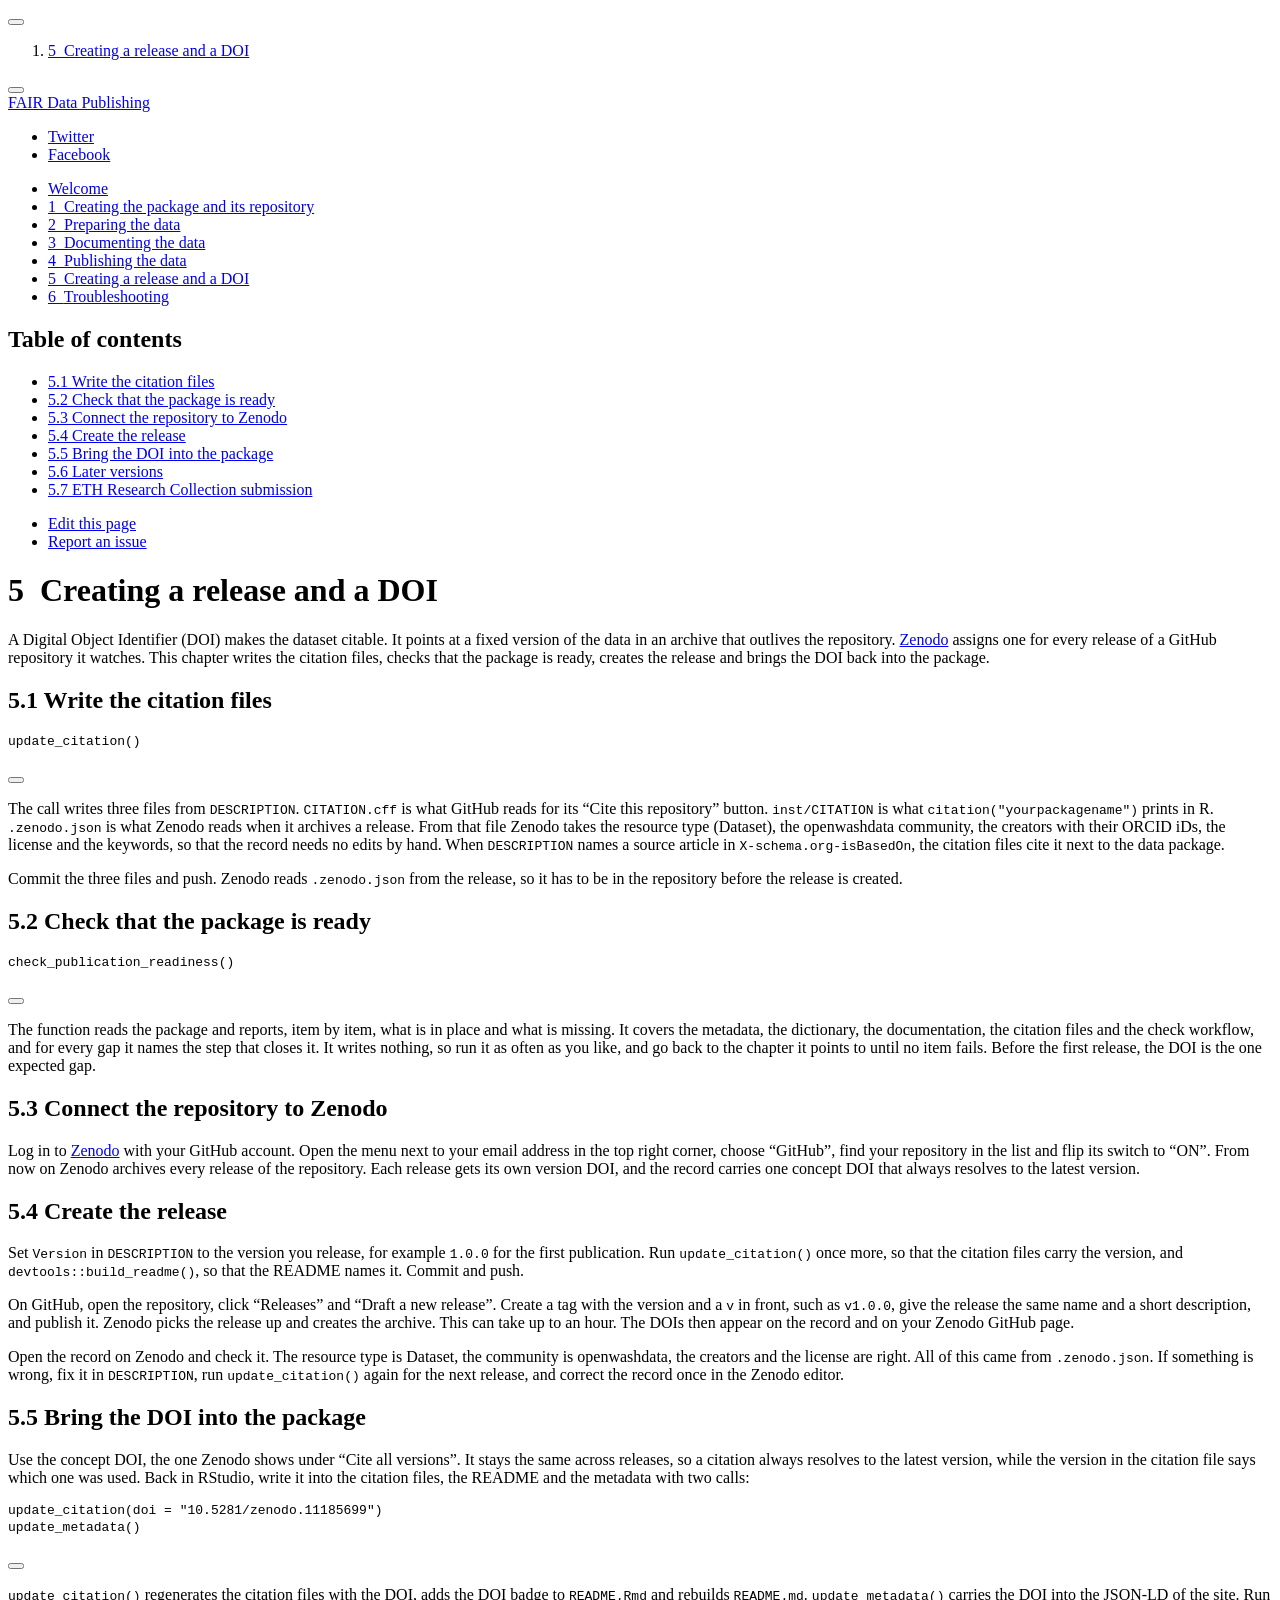
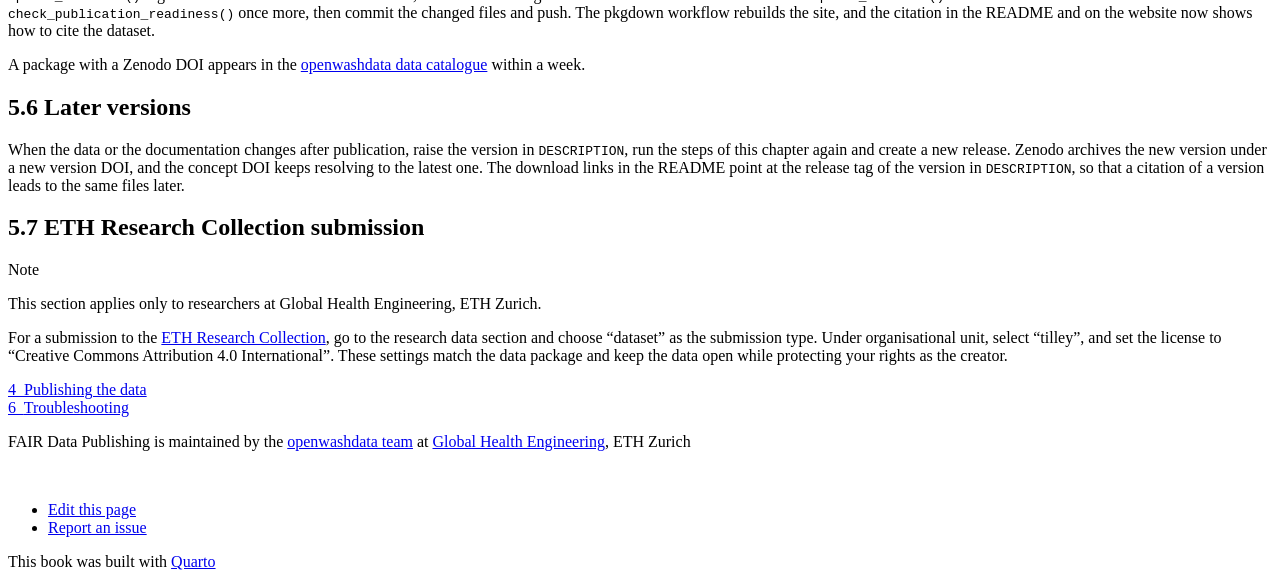
==== docs/creating_doi.html @ 7aaf7f35 "chore: render the site Co-Authored-By: Claude Fable 5.1 <noreply@anthropic.com> Claude-Session: http" ====
<!DOCTYPE html>
<html xmlns="http://www.w3.org/1999/xhtml" lang="en" xml:lang="en"><head>

<meta charset="utf-8">
<meta name="generator" content="quarto-1.10.18">

<meta name="viewport" content="width=device-width, initial-scale=1.0, user-scalable=yes">


<title>5&nbsp; Creating a release and a DOI – FAIR Data Publishing</title>
<style>
/* Default styles provided by pandoc.
** See https://pandoc.org/MANUAL.html#variables-for-html for config info.
*/
span.smallcaps{font-variant: small-caps;}
div.columns{display: flex; gap: 1.5em;}
div.column{flex: auto;}
@media screen {
div.columns{gap: min(4vw, 1.5em);}
div.column{overflow-x: auto;}
}
div.hanging-indent{margin-left: 1.5em; text-indent: -1.5em;}
ul.task-list{list-style: none;}
ul.task-list li input[type="checkbox"] {
  width: 0.8em;
  margin: 0 0.8em 0.2em -1em; /* quarto-specific, see https://github.com/quarto-dev/quarto-cli/issues/4556 */ 
  vertical-align: middle;
}
/* CSS for syntax highlighting */
html { -webkit-text-size-adjust: 100%; }
pre > code.sourceCode { white-space: pre; position: relative; }
pre > code.sourceCode > span { display: inline-block; line-height: 1.25; }
pre > code.sourceCode > span:empty { height: 1.2em; }
.sourceCode { overflow: visible; }
code.sourceCode > span { color: inherit; text-decoration: inherit; }
div.sourceCode { margin: 1em 0; }
pre.sourceCode { margin: 0; }
@media screen {
div.sourceCode { overflow: auto; }
}
@media print {
pre > code.sourceCode { white-space: pre-wrap; }
pre > code.sourceCode > span { text-indent: -5em; padding-left: 5em; }
}
pre.numberSource code
  { counter-reset: source-line 0; }
pre.numberSource code > span
  { position: relative; left: -4em; counter-increment: source-line; }
pre.numberSource code > span > a:first-child::before
  { content: counter(source-line);
    position: relative; left: -1em; text-align: right; vertical-align: baseline;
    border: none; display: inline-block;
    -webkit-touch-callout: none; -webkit-user-select: none;
    -khtml-user-select: none; -moz-user-select: none;
    -ms-user-select: none; user-select: none;
    padding: 0 4px; width: 4em;
  }
pre.numberSource { margin-left: 3em;  padding-left: 4px; }
div.sourceCode
  {   }
@media screen {
pre > code.sourceCode > span > a:first-child::before { text-decoration: underline; }
}
</style>


<script src="site_libs/quarto-nav/quarto-nav.js"></script>
<script src="site_libs/quarto-nav/headroom.min.js"></script>
<script src="site_libs/clipboard/clipboard.min.js"></script>
<script src="site_libs/quarto-search/autocomplete.umd.js"></script>
<script src="site_libs/quarto-search/fuse.min.js"></script>
<script src="site_libs/quarto-search/quarto-search.js"></script>
<meta name="quarto:offset" content="./">
<link href="./troubleshooting.html" rel="next">
<link href="./data_publication.html" rel="prev">
<link href="./owd-cover.png" rel="icon" type="image/png">
<script src="site_libs/quarto-html/quarto.js" type="module"></script>
<script src="site_libs/quarto-html/tabsets/tabsets.js" type="module"></script>
<script src="site_libs/quarto-html/popper.min.js"></script>
<script src="site_libs/quarto-html/tippy.umd.min.js"></script>
<script src="site_libs/quarto-html/anchor.min.js"></script>
<link href="site_libs/quarto-html/tippy.css" rel="stylesheet">
<link href="site_libs/quarto-html/quarto-syntax-highlighting-64a204ab8560d761af7679ceaba22944.css" rel="stylesheet" id="quarto-text-highlighting-styles">
<script src="site_libs/bootstrap/bootstrap.min.js"></script>
<link href="site_libs/bootstrap/bootstrap-icons.css" rel="stylesheet">
<link href="site_libs/bootstrap/bootstrap-de3257830c0d0a37460d18c755b5b021.min.css" rel="stylesheet" append-hash="true" id="quarto-bootstrap" data-mode="light">
<script id="quarto-search-options" type="application/json">{
  "location": "sidebar",
  "copy-button": false,
  "collapse-after": 3,
  "panel-placement": "start",
  "type": "textbox",
  "limit": 50,
  "keyboard-shortcut": [
    "f",
    "/",
    "s"
  ],
  "show-item-context": false,
  "language": {
    "search-no-results-text": "No results",
    "search-matching-documents-text": "matching documents",
    "search-copy-link-title": "Copy link to search",
    "search-hide-matches-text": "Hide additional matches",
    "search-more-match-text": "more match in this document",
    "search-more-matches-text": "more matches in this document",
    "search-clear-button-title": "Clear",
    "search-text-placeholder": "",
    "search-detached-cancel-button-title": "Cancel",
    "search-submit-button-title": "Submit",
    "search-label": "Search"
  }
}</script>


</head>

<body class="nav-sidebar floating quarto-light">

<div id="quarto-search-results"></div>
  <header id="quarto-header" class="headroom fixed-top">
  <nav class="quarto-secondary-nav">
    <div class="container-fluid d-flex">
      <button type="button" class="quarto-btn-toggle btn" data-bs-toggle="collapse" role="button" data-bs-target=".quarto-sidebar-collapse-item" aria-controls="quarto-sidebar" aria-expanded="false" aria-label="Toggle sidebar navigation" onclick="if (window.quartoToggleHeadroom) { window.quartoToggleHeadroom(); }">
        <i class="bi bi-layout-text-sidebar-reverse"></i>
      </button>
        <nav class="quarto-page-breadcrumbs" aria-label="breadcrumb"><ol class="breadcrumb"><li class="breadcrumb-item"><a href="./creating_doi.html"><span class="chapter-number">5</span>&nbsp; <span class="chapter-title">Creating a release and a DOI</span></a></li></ol></nav>
        <a class="flex-grow-1" role="navigation" data-bs-toggle="collapse" data-bs-target=".quarto-sidebar-collapse-item" aria-controls="quarto-sidebar" aria-expanded="false" aria-label="Toggle sidebar navigation" onclick="if (window.quartoToggleHeadroom) { window.quartoToggleHeadroom(); }">      
        </a>
      <button type="button" class="btn quarto-search-button" aria-label="Search" onclick="window.quartoOpenSearch();">
        <i class="bi bi-search"></i>
      </button>
    </div>
  </nav>
</header>
<!-- content -->
<div id="quarto-content" class="quarto-container page-columns page-rows-contents page-layout-article">
<!-- sidebar -->
  <nav id="quarto-sidebar" class="sidebar collapse collapse-horizontal quarto-sidebar-collapse-item sidebar-navigation floating overflow-auto">
    <div class="pt-lg-2 mt-2 text-left sidebar-header">
    <div class="sidebar-title mb-0 py-0">
      <a href="./">FAIR Data Publishing</a> 
        <div class="sidebar-tools-main tools-wide">
    <a href="https://github.com/openwashdata/fair-publishing" title="Source Code" class="quarto-navigation-tool px-1" aria-label="Source Code"><i class="bi bi-github"></i></a>
    <a href="./fair-data-publishing.pdf" title="Download PDF" class="quarto-navigation-tool px-1" aria-label="Download PDF"><i class="bi bi-file-pdf"></i></a>
    <div class="dropdown">
      <a href="" title="Share" id="quarto-navigation-tool-dropdown-0" class="quarto-navigation-tool dropdown-toggle px-1" data-bs-toggle="dropdown" aria-expanded="false" role="link" aria-label="Share"><i class="bi bi-share"></i></a>
      <ul class="dropdown-menu" aria-labelledby="quarto-navigation-tool-dropdown-0">
          <li>
            <a class="dropdown-item sidebar-tools-main-item" href="https://twitter.com/intent/tweet?url=|url|">
              <i class="bi bi-twitter pe-1"></i>
            Twitter
            </a>
          </li>
          <li>
            <a class="dropdown-item sidebar-tools-main-item" href="https://www.facebook.com/sharer/sharer.php?u=|url|">
              <i class="bi bi-facebook pe-1"></i>
            Facebook
            </a>
          </li>
      </ul>
    </div>
</div>
    </div>
      </div>
        <div class="mt-2 flex-shrink-0 align-items-center">
        <div class="sidebar-search">
        <div id="quarto-search" class="" title="Search"></div>
        </div>
        </div>
    <div class="sidebar-menu-container"> 
    <ul class="list-unstyled mt-1">
        <li class="sidebar-item">
  <div class="sidebar-item-container"> 
  <a href="./index.html" class="sidebar-item-text sidebar-link">
 <span class="menu-text">Welcome</span></a>
  </div>
</li>
        <li class="sidebar-item">
  <div class="sidebar-item-container"> 
  <a href="./creating_repo.html" class="sidebar-item-text sidebar-link">
 <span class="menu-text"><span class="chapter-number">1</span>&nbsp; <span class="chapter-title">Creating the package and its repository</span></span></a>
  </div>
</li>
        <li class="sidebar-item">
  <div class="sidebar-item-container"> 
  <a href="./data_preparation.html" class="sidebar-item-text sidebar-link">
 <span class="menu-text"><span class="chapter-number">2</span>&nbsp; <span class="chapter-title">Preparing the data</span></span></a>
  </div>
</li>
        <li class="sidebar-item">
  <div class="sidebar-item-container"> 
  <a href="./data_documentation.html" class="sidebar-item-text sidebar-link">
 <span class="menu-text"><span class="chapter-number">3</span>&nbsp; <span class="chapter-title">Documenting the data</span></span></a>
  </div>
</li>
        <li class="sidebar-item">
  <div class="sidebar-item-container"> 
  <a href="./data_publication.html" class="sidebar-item-text sidebar-link">
 <span class="menu-text"><span class="chapter-number">4</span>&nbsp; <span class="chapter-title">Publishing the data</span></span></a>
  </div>
</li>
        <li class="sidebar-item">
  <div class="sidebar-item-container"> 
  <a href="./creating_doi.html" class="sidebar-item-text sidebar-link active">
 <span class="menu-text"><span class="chapter-number">5</span>&nbsp; <span class="chapter-title">Creating a release and a DOI</span></span></a>
  </div>
</li>
        <li class="sidebar-item">
  <div class="sidebar-item-container"> 
  <a href="./troubleshooting.html" class="sidebar-item-text sidebar-link">
 <span class="menu-text"><span class="chapter-number">6</span>&nbsp; <span class="chapter-title">Troubleshooting</span></span></a>
  </div>
</li>
    </ul>
    </div>
</nav>
<div id="quarto-sidebar-glass" class="quarto-sidebar-collapse-item" data-bs-toggle="collapse" data-bs-target=".quarto-sidebar-collapse-item"></div>
<!-- margin-sidebar -->
    <div id="quarto-margin-sidebar" class="sidebar margin-sidebar">
        <nav id="TOC" role="doc-toc" class="toc-active">
    <h2 id="toc-title">Table of contents</h2>
   
  <ul>
  <li><a href="#write-the-citation-files" id="toc-write-the-citation-files" class="nav-link active" data-scroll-target="#write-the-citation-files"><span class="header-section-number">5.1</span> Write the citation files</a></li>
  <li><a href="#check-that-the-package-is-ready" id="toc-check-that-the-package-is-ready" class="nav-link" data-scroll-target="#check-that-the-package-is-ready"><span class="header-section-number">5.2</span> Check that the package is ready</a></li>
  <li><a href="#connect-the-repository-to-zenodo" id="toc-connect-the-repository-to-zenodo" class="nav-link" data-scroll-target="#connect-the-repository-to-zenodo"><span class="header-section-number">5.3</span> Connect the repository to Zenodo</a></li>
  <li><a href="#create-the-release" id="toc-create-the-release" class="nav-link" data-scroll-target="#create-the-release"><span class="header-section-number">5.4</span> Create the release</a></li>
  <li><a href="#bring-the-doi-into-the-package" id="toc-bring-the-doi-into-the-package" class="nav-link" data-scroll-target="#bring-the-doi-into-the-package"><span class="header-section-number">5.5</span> Bring the DOI into the package</a></li>
  <li><a href="#later-versions" id="toc-later-versions" class="nav-link" data-scroll-target="#later-versions"><span class="header-section-number">5.6</span> Later versions</a></li>
  <li><a href="#eth-research-collection-submission" id="toc-eth-research-collection-submission" class="nav-link" data-scroll-target="#eth-research-collection-submission"><span class="header-section-number">5.7</span> ETH Research Collection submission</a></li>
  </ul>
<div class="toc-actions"><ul><li><a href="https://github.com/openwashdata/fair-publishing/edit/main/creating_doi.qmd" class="toc-action"><i class="bi bi-github"></i>Edit this page</a></li><li><a href="https://github.com/openwashdata/fair-publishing/issues/new" class="toc-action"><i class="bi empty"></i>Report an issue</a></li></ul></div></nav>
    </div>
<!-- main -->
<main class="content" id="quarto-document-content">

<header id="title-block-header" class="quarto-title-block default">
<div class="quarto-title">
<h1 class="title"><span id="sec-doi" class="quarto-section-identifier"><span class="chapter-number">5</span>&nbsp; <span class="chapter-title">Creating a release and a DOI</span></span></h1>
</div>



<div class="quarto-title-meta">

    
  
    
  </div>
  


</header>


<p>A Digital Object Identifier (DOI) makes the dataset citable. It points at a fixed version of the data in an archive that outlives the repository. <a href="https://zenodo.org/">Zenodo</a> assigns one for every release of a GitHub repository it watches. This chapter writes the citation files, checks that the package is ready, creates the release and brings the DOI back into the package.</p>
<section id="write-the-citation-files" class="level2" data-number="5.1">
<h2 data-number="5.1" class="anchored" data-anchor-id="write-the-citation-files"><span class="header-section-number">5.1</span> Write the citation files</h2>
<div class="cell">
<div class="code-copy-outer-scaffold"><div class="sourceCode cell-code" id="cb1"><pre class="sourceCode r code-with-copy"><code class="sourceCode r"><span id="cb1-1"><a href="#cb1-1" aria-hidden="true" tabindex="-1"></a><span class="fu">update_citation</span>()</span></code></pre></div><button title="Copy to Clipboard" class="code-copy-button"><i class="bi"></i></button></div>
</div>
<p>The call writes three files from <code>DESCRIPTION</code>. <code>CITATION.cff</code> is what GitHub reads for its “Cite this repository” button. <code>inst/CITATION</code> is what <code>citation("yourpackagename")</code> prints in R. <code>.zenodo.json</code> is what Zenodo reads when it archives a release. From that file Zenodo takes the resource type (Dataset), the openwashdata community, the creators with their ORCID iDs, the license and the keywords, so that the record needs no edits by hand. When <code>DESCRIPTION</code> names a source article in <code>X-schema.org-isBasedOn</code>, the citation files cite it next to the data package.</p>
<p>Commit the three files and push. Zenodo reads <code>.zenodo.json</code> from the release, so it has to be in the repository before the release is created.</p>
</section>
<section id="check-that-the-package-is-ready" class="level2" data-number="5.2">
<h2 data-number="5.2" class="anchored" data-anchor-id="check-that-the-package-is-ready"><span class="header-section-number">5.2</span> Check that the package is ready</h2>
<div class="cell">
<div class="code-copy-outer-scaffold"><div class="sourceCode cell-code" id="cb2"><pre class="sourceCode r code-with-copy"><code class="sourceCode r"><span id="cb2-1"><a href="#cb2-1" aria-hidden="true" tabindex="-1"></a><span class="fu">check_publication_readiness</span>()</span></code></pre></div><button title="Copy to Clipboard" class="code-copy-button"><i class="bi"></i></button></div>
</div>
<p>The function reads the package and reports, item by item, what is in place and what is missing. It covers the metadata, the dictionary, the documentation, the citation files and the check workflow, and for every gap it names the step that closes it. It writes nothing, so run it as often as you like, and go back to the chapter it points to until no item fails. Before the first release, the DOI is the one expected gap.</p>
</section>
<section id="connect-the-repository-to-zenodo" class="level2" data-number="5.3">
<h2 data-number="5.3" class="anchored" data-anchor-id="connect-the-repository-to-zenodo"><span class="header-section-number">5.3</span> Connect the repository to Zenodo</h2>
<p>Log in to <a href="https://zenodo.org/">Zenodo</a> with your GitHub account. Open the menu next to your email address in the top right corner, choose “GitHub”, find your repository in the list and flip its switch to “ON”. From now on Zenodo archives every release of the repository. Each release gets its own version DOI, and the record carries one concept DOI that always resolves to the latest version.</p>
</section>
<section id="create-the-release" class="level2" data-number="5.4">
<h2 data-number="5.4" class="anchored" data-anchor-id="create-the-release"><span class="header-section-number">5.4</span> Create the release</h2>
<p>Set <code>Version</code> in <code>DESCRIPTION</code> to the version you release, for example <code>1.0.0</code> for the first publication. Run <code>update_citation()</code> once more, so that the citation files carry the version, and <code>devtools::build_readme()</code>, so that the README names it. Commit and push.</p>
<p>On GitHub, open the repository, click “Releases” and “Draft a new release”. Create a tag with the version and a <code>v</code> in front, such as <code>v1.0.0</code>, give the release the same name and a short description, and publish it. Zenodo picks the release up and creates the archive. This can take up to an hour. The DOIs then appear on the record and on your Zenodo GitHub page.</p>
<p>Open the record on Zenodo and check it. The resource type is Dataset, the community is openwashdata, the creators and the license are right. All of this came from <code>.zenodo.json</code>. If something is wrong, fix it in <code>DESCRIPTION</code>, run <code>update_citation()</code> again for the next release, and correct the record once in the Zenodo editor.</p>
</section>
<section id="bring-the-doi-into-the-package" class="level2" data-number="5.5">
<h2 data-number="5.5" class="anchored" data-anchor-id="bring-the-doi-into-the-package"><span class="header-section-number">5.5</span> Bring the DOI into the package</h2>
<p>Use the concept DOI, the one Zenodo shows under “Cite all versions”. It stays the same across releases, so a citation always resolves to the latest version, while the version in the citation file says which one was used. Back in RStudio, write it into the citation files, the README and the metadata with two calls:</p>
<div class="cell">
<div class="code-copy-outer-scaffold"><div class="sourceCode cell-code" id="cb3"><pre class="sourceCode r code-with-copy"><code class="sourceCode r"><span id="cb3-1"><a href="#cb3-1" aria-hidden="true" tabindex="-1"></a><span class="fu">update_citation</span>(<span class="at">doi =</span> <span class="st">"10.5281/zenodo.11185699"</span>)</span>
<span id="cb3-2"><a href="#cb3-2" aria-hidden="true" tabindex="-1"></a><span class="fu">update_metadata</span>()</span></code></pre></div><button title="Copy to Clipboard" class="code-copy-button"><i class="bi"></i></button></div>
</div>
<p><code>update_citation()</code> regenerates the citation files with the DOI, adds the DOI badge to <code>README.Rmd</code> and rebuilds <code>README.md</code>. <code>update_metadata()</code> carries the DOI into the JSON-LD of the site. Run <code>check_publication_readiness()</code> once more, then commit the changed files and push. The pkgdown workflow rebuilds the site, and the citation in the README and on the website now shows how to cite the dataset.</p>
<p>A package with a Zenodo DOI appears in the <a href="https://openwashdata.org/pages/gallery/data/">openwashdata data catalogue</a> within a week.</p>
</section>
<section id="later-versions" class="level2" data-number="5.6">
<h2 data-number="5.6" class="anchored" data-anchor-id="later-versions"><span class="header-section-number">5.6</span> Later versions</h2>
<p>When the data or the documentation changes after publication, raise the version in <code>DESCRIPTION</code>, run the steps of this chapter again and create a new release. Zenodo archives the new version under a new version DOI, and the concept DOI keeps resolving to the latest one. The download links in the README point at the release tag of the version in <code>DESCRIPTION</code>, so that a citation of a version leads to the same files later.</p>
</section>
<section id="eth-research-collection-submission" class="level2" data-number="5.7">
<h2 data-number="5.7" class="anchored" data-anchor-id="eth-research-collection-submission"><span class="header-section-number">5.7</span> ETH Research Collection submission</h2>
<div class="callout callout-style-default callout-note callout-titled">
<div class="callout-header d-flex align-content-center">
<div class="callout-icon-container">
<i class="callout-icon"></i>
</div>
<div class="callout-title-container flex-fill">
Note
</div>
</div>
<div class="callout-body-container callout-body">
<p>This section applies only to researchers at Global Health Engineering, ETH Zurich.</p>
</div>
</div>
<p>For a submission to the <a href="https://www.research-collection.ethz.ch/">ETH Research Collection</a>, go to the research data section and choose “dataset” as the submission type. Under organisational unit, select “tilley”, and set the license to “Creative Commons Attribution 4.0 International”. These settings match the data package and keep the data open while protecting your rights as the creator.</p>


</section>

</main> <!-- /main -->
<script id="quarto-html-after-body" type="application/javascript">
  window.document.addEventListener("DOMContentLoaded", function (event) {
    const icon = "";
    const anchorJS = new window.AnchorJS();
    anchorJS.options = {
      placement: 'right',
      icon: icon
    };
    anchorJS.add('.anchored');
    const isCodeAnnotation = (el) => {
      for (const clz of el.classList) {
        if (clz.startsWith('code-annotation-')) {                     
          return true;
        }
      }
      return false;
    }
    const onCopySuccess = function(e) {
      // button target
      const button = e.trigger;
      // don't keep focus
      button.blur();
      // flash "checked"
      button.classList.add('code-copy-button-checked');
      var currentTitle = button.getAttribute("title");
      button.setAttribute("title", "Copied!");
      let tooltip;
      if (window.bootstrap) {
        button.setAttribute("data-bs-toggle", "tooltip");
        button.setAttribute("data-bs-placement", "left");
        button.setAttribute("data-bs-title", "Copied!");
        tooltip = new bootstrap.Tooltip(button, 
          { trigger: "manual", 
            customClass: "code-copy-button-tooltip",
            offset: [0, -8]});
        tooltip.show();    
      }
      setTimeout(function() {
        if (tooltip) {
          tooltip.hide();
          button.removeAttribute("data-bs-title");
          button.removeAttribute("data-bs-toggle");
          button.removeAttribute("data-bs-placement");
        }
        button.setAttribute("title", currentTitle);
        button.classList.remove('code-copy-button-checked');
      }, 1000);
      // clear code selection
      e.clearSelection();
    }
    const getTextToCopy = function(trigger) {
      const outerScaffold = trigger.parentElement.cloneNode(true);
      const codeEl = outerScaffold.querySelector('code');
      for (const childEl of codeEl.children) {
        if (isCodeAnnotation(childEl)) {
          childEl.remove();
        }
      }
      return codeEl.innerText;
    }
    const clipboard = new window.ClipboardJS('.code-copy-button:not([data-in-quarto-modal])', {
      text: getTextToCopy
    });
    clipboard.on('success', onCopySuccess);
    if (window.document.getElementById('quarto-embedded-source-code-modal')) {
      const clipboardModal = new window.ClipboardJS('.code-copy-button[data-in-quarto-modal]', {
        text: getTextToCopy,
        container: window.document.getElementById('quarto-embedded-source-code-modal')
      });
      clipboardModal.on('success', onCopySuccess);
    }
      var localhostRegex = new RegExp(/^(?:http|https):\/\/localhost\:?[0-9]*\//);
      var mailtoRegex = new RegExp(/^mailto:/);
        var filterRegex = new RegExp("https:\/\/openwashdata\.github\.io\/fair-publishing\/");
      var isInternal = (href) => {
          return filterRegex.test(href) || localhostRegex.test(href) || mailtoRegex.test(href);
      }
      // Inspect non-navigation links and adorn them if external
     var links = window.document.querySelectorAll('a[href]:not(.nav-link):not(.navbar-brand):not(.toc-action):not(.sidebar-link):not(.sidebar-item-toggle):not(.pagination-link):not(.no-external):not([aria-hidden]):not(.dropdown-item):not(.quarto-navigation-tool):not(.about-link)');
      for (var i=0; i<links.length; i++) {
        const link = links[i];
        if (!isInternal(link.href)) {
          // undo the damage that might have been done by quarto-nav.js in the case of
          // links that we want to consider external
          if (link.dataset.originalHref !== undefined) {
            link.href = link.dataset.originalHref;
          }
        }
      }
    function tippyHover(el, contentFn, onTriggerFn, onUntriggerFn) {
      const config = {
        allowHTML: true,
        maxWidth: 500,
        delay: 100,
        arrow: false,
        appendTo: function(el) {
            return el.parentElement;
        },
        interactive: true,
        interactiveBorder: 10,
        theme: 'quarto',
        placement: 'bottom-start',
      };
      if (contentFn) {
        config.content = contentFn;
      }
      if (onTriggerFn) {
        config.onTrigger = onTriggerFn;
      }
      if (onUntriggerFn) {
        config.onUntrigger = onUntriggerFn;
      }
      window.tippy(el, config); 
    }
    const noterefs = window.document.querySelectorAll('a[role="doc-noteref"]');
    for (var i=0; i<noterefs.length; i++) {
      const ref = noterefs[i];
      tippyHover(ref, function() {
        // use id or data attribute instead here
        let href = ref.getAttribute('data-footnote-href') || ref.getAttribute('href');
        try { href = new URL(href).hash; } catch {}
        const id = href.replace(/^#\/?/, "");
        const note = window.document.getElementById(id);
        if (note) {
          return note.innerHTML;
        } else {
          return "";
        }
      });
    }
    const xrefs = window.document.querySelectorAll('a.quarto-xref');
    const processXRef = (id, note) => {
      // Strip column container classes
      const stripColumnClz = (el) => {
        el.classList.remove("page-full", "page-columns");
        if (el.children) {
          for (const child of el.children) {
            stripColumnClz(child);
          }
        }
      }
      stripColumnClz(note)
      if (id === null || id.startsWith('sec-')) {
        // Special case sections, only their first couple elements
        const container = document.createElement("div");
        if (note.children && note.children.length > 2) {
          container.appendChild(note.children[0].cloneNode(true));
          for (let i = 1; i < note.children.length; i++) {
            const child = note.children[i];
            if (child.tagName === "P" && child.innerText === "") {
              continue;
            } else {
              container.appendChild(child.cloneNode(true));
              break;
            }
          }
          if (window.Quarto?.typesetMath) {
            window.Quarto.typesetMath(container);
          }
          return container.innerHTML
        } else {
          if (window.Quarto?.typesetMath) {
            window.Quarto.typesetMath(note);
          }
          return note.innerHTML;
        }
      } else {
        // Remove any anchor links if they are present
        const anchorLink = note.querySelector('a.anchorjs-link');
        if (anchorLink) {
          anchorLink.remove();
        }
        if (window.Quarto?.typesetMath) {
          window.Quarto.typesetMath(note);
        }
        if (note.classList.contains("callout")) {
          return note.outerHTML;
        } else {
          return note.innerHTML;
        }
      }
    }
    for (var i=0; i<xrefs.length; i++) {
      const xref = xrefs[i];
      tippyHover(xref, undefined, function(instance) {
        instance.disable();
        let url = xref.getAttribute('href');
        let hash = undefined; 
        if (url.startsWith('#')) {
          hash = url;
        } else {
          try { hash = new URL(url).hash; } catch {}
        }
        if (hash) {
          const id = hash.replace(/^#\/?/, "");
          const note = window.document.getElementById(id);
          if (note !== null) {
            try {
              const html = processXRef(id, note.cloneNode(true));
              instance.setContent(html);
            } finally {
              instance.enable();
              instance.show();
            }
          } else {
            // See if we can fetch this
            fetch(url.split('#')[0])
            .then(res => res.text())
            .then(html => {
              const parser = new DOMParser();
              const htmlDoc = parser.parseFromString(html, "text/html");
              const note = htmlDoc.getElementById(id);
              if (note !== null) {
                const html = processXRef(id, note);
                instance.setContent(html);
              } 
            }).finally(() => {
              instance.enable();
              instance.show();
            });
          }
        } else {
          // See if we can fetch a full url (with no hash to target)
          // This is a special case and we should probably do some content thinning / targeting
          fetch(url)
          .then(res => res.text())
          .then(html => {
            const parser = new DOMParser();
            const htmlDoc = parser.parseFromString(html, "text/html");
            const note = htmlDoc.querySelector('main.content');
            if (note !== null) {
              // This should only happen for chapter cross references
              // (since there is no id in the URL)
              // remove the first header
              if (note.children.length > 0 && note.children[0].tagName === "HEADER") {
                note.children[0].remove();
              }
              const html = processXRef(null, note);
              instance.setContent(html);
            } 
          }).finally(() => {
            instance.enable();
            instance.show();
          });
        }
      }, function(instance) {
      });
    }
        let selectedAnnoteEl;
        const selectorForAnnotation = ( cell, annotation) => {
          let cellAttr = 'data-code-cell="' + cell + '"';
          let lineAttr = 'data-code-annotation="' +  annotation + '"';
          const selector = 'span[' + cellAttr + '][' + lineAttr + ']';
          return selector;
        }
        const selectCodeLines = (annoteEl) => {
          const doc = window.document;
          const targetCell = annoteEl.getAttribute("data-target-cell");
          const targetAnnotation = annoteEl.getAttribute("data-target-annotation");
          const annoteSpan = window.document.querySelector(selectorForAnnotation(targetCell, targetAnnotation));
          const lines = annoteSpan.getAttribute("data-code-lines").split(",");
          const lineIds = lines.map((line) => {
            return targetCell + "-" + line;
          })
          let top = null;
          let height = null;
          let parent = null;
          if (lineIds.length > 0) {
              //compute the position of the single el (top and bottom and make a div)
              const el = window.document.getElementById(lineIds[0]);
              top = el.offsetTop;
              height = el.offsetHeight;
              parent = el.parentElement.parentElement;
            if (lineIds.length > 1) {
              const lastEl = window.document.getElementById(lineIds[lineIds.length - 1]);
              const bottom = lastEl.offsetTop + lastEl.offsetHeight;
              height = bottom - top;
            }
            if (top !== null && height !== null && parent !== null) {
              // cook up a div (if necessary) and position it 
              let div = window.document.getElementById("code-annotation-line-highlight");
              if (div === null) {
                div = window.document.createElement("div");
                div.setAttribute("id", "code-annotation-line-highlight");
                div.style.position = 'absolute';
                parent.appendChild(div);
              }
              div.style.top = top - 2 + "px";
              div.style.height = height + 4 + "px";
              div.style.left = 0;
              let gutterDiv = window.document.getElementById("code-annotation-line-highlight-gutter");
              if (gutterDiv === null) {
                gutterDiv = window.document.createElement("div");
                gutterDiv.setAttribute("id", "code-annotation-line-highlight-gutter");
                gutterDiv.style.position = 'absolute';
                const codeCell = window.document.getElementById(targetCell);
                const gutter = codeCell.querySelector('.code-annotation-gutter');
                gutter.appendChild(gutterDiv);
              }
              gutterDiv.style.top = top - 2 + "px";
              gutterDiv.style.height = height + 4 + "px";
            }
            selectedAnnoteEl = annoteEl;
          }
        };
        const unselectCodeLines = () => {
          const elementsIds = ["code-annotation-line-highlight", "code-annotation-line-highlight-gutter"];
          elementsIds.forEach((elId) => {
            const div = window.document.getElementById(elId);
            if (div) {
              div.remove();
            }
          });
          selectedAnnoteEl = undefined;
        };
          // Handle positioning of the toggle
      window.addEventListener(
        "resize",
        throttle(() => {
          elRect = undefined;
          if (selectedAnnoteEl) {
            selectCodeLines(selectedAnnoteEl);
          }
        }, 10)
      );
      function throttle(fn, ms) {
      let throttle = false;
      let timer;
        return (...args) => {
          if(!throttle) { // first call gets through
              fn.apply(this, args);
              throttle = true;
          } else { // all the others get throttled
              if(timer) clearTimeout(timer); // cancel #2
              timer = setTimeout(() => {
                fn.apply(this, args);
                timer = throttle = false;
              }, ms);
          }
        };
      }
        // Attach click handler to the DT
        const annoteDls = window.document.querySelectorAll('dt[data-target-cell]');
        for (const annoteDlNode of annoteDls) {
          annoteDlNode.addEventListener('click', (event) => {
            const clickedEl = event.target;
            if (clickedEl !== selectedAnnoteEl) {
              unselectCodeLines();
              const activeEl = window.document.querySelector('dt[data-target-cell].code-annotation-active');
              if (activeEl) {
                activeEl.classList.remove('code-annotation-active');
              }
              selectCodeLines(clickedEl);
              clickedEl.classList.add('code-annotation-active');
            } else {
              // Unselect the line
              unselectCodeLines();
              clickedEl.classList.remove('code-annotation-active');
            }
          });
        }
    const findCites = (el) => {
      const parentEl = el.parentElement;
      if (parentEl) {
        const cites = parentEl.dataset.cites;
        if (cites) {
          return {
            el,
            cites: cites.split(' ')
          };
        } else {
          return findCites(el.parentElement)
        }
      } else {
        return undefined;
      }
    };
    var bibliorefs = window.document.querySelectorAll('a[role="doc-biblioref"]');
    for (var i=0; i<bibliorefs.length; i++) {
      const ref = bibliorefs[i];
      const citeInfo = findCites(ref);
      if (citeInfo) {
        tippyHover(citeInfo.el, function() {
          var popup = window.document.createElement('div');
          citeInfo.cites.forEach(function(cite) {
            var citeDiv = window.document.createElement('div');
            citeDiv.classList.add('hanging-indent');
            citeDiv.classList.add('csl-entry');
            var biblioDiv = window.document.getElementById('ref-' + cite);
            if (biblioDiv) {
              citeDiv.innerHTML = biblioDiv.innerHTML;
            }
            popup.appendChild(citeDiv);
          });
          return popup.innerHTML;
        });
      }
    }
  });
  </script>
<nav class="page-navigation">
  <div class="nav-page nav-page-previous">
      <a href="./data_publication.html" class="pagination-link" aria-label="Publishing the data">
        <i class="bi bi-arrow-left-short"></i> <span class="nav-page-text"><span class="chapter-number">4</span>&nbsp; <span class="chapter-title">Publishing the data</span></span>
      </a>          
  </div>
  <div class="nav-page nav-page-next">
      <a href="./troubleshooting.html" class="pagination-link" aria-label="Troubleshooting">
        <span class="nav-page-text"><span class="chapter-number">6</span>&nbsp; <span class="chapter-title">Troubleshooting</span></span> <i class="bi bi-arrow-right-short"></i>
      </a>
  </div>
</nav>
</div> <!-- /content -->
<footer class="footer">
  <div class="nav-footer">
    <div class="nav-footer-left">
<p>FAIR Data Publishing is maintained by the <a href="https://openwashdata.org/about#team">openwashdata team</a> at <a href="https://ghe.ethz.ch/">Global Health Engineering</a>, ETH Zurich</p>
</div>   
    <div class="nav-footer-center">
      &nbsp;
    <div class="toc-actions d-sm-block d-md-none"><ul><li><a href="https://github.com/openwashdata/fair-publishing/edit/main/creating_doi.qmd" class="toc-action"><i class="bi bi-github"></i>Edit this page</a></li><li><a href="https://github.com/openwashdata/fair-publishing/issues/new" class="toc-action"><i class="bi empty"></i>Report an issue</a></li></ul></div></div>
    <div class="nav-footer-right">
<p>This book was built with <a href="https://quarto.org/">Quarto</a></p>
</div>
  </div>
</footer>




</body></html>
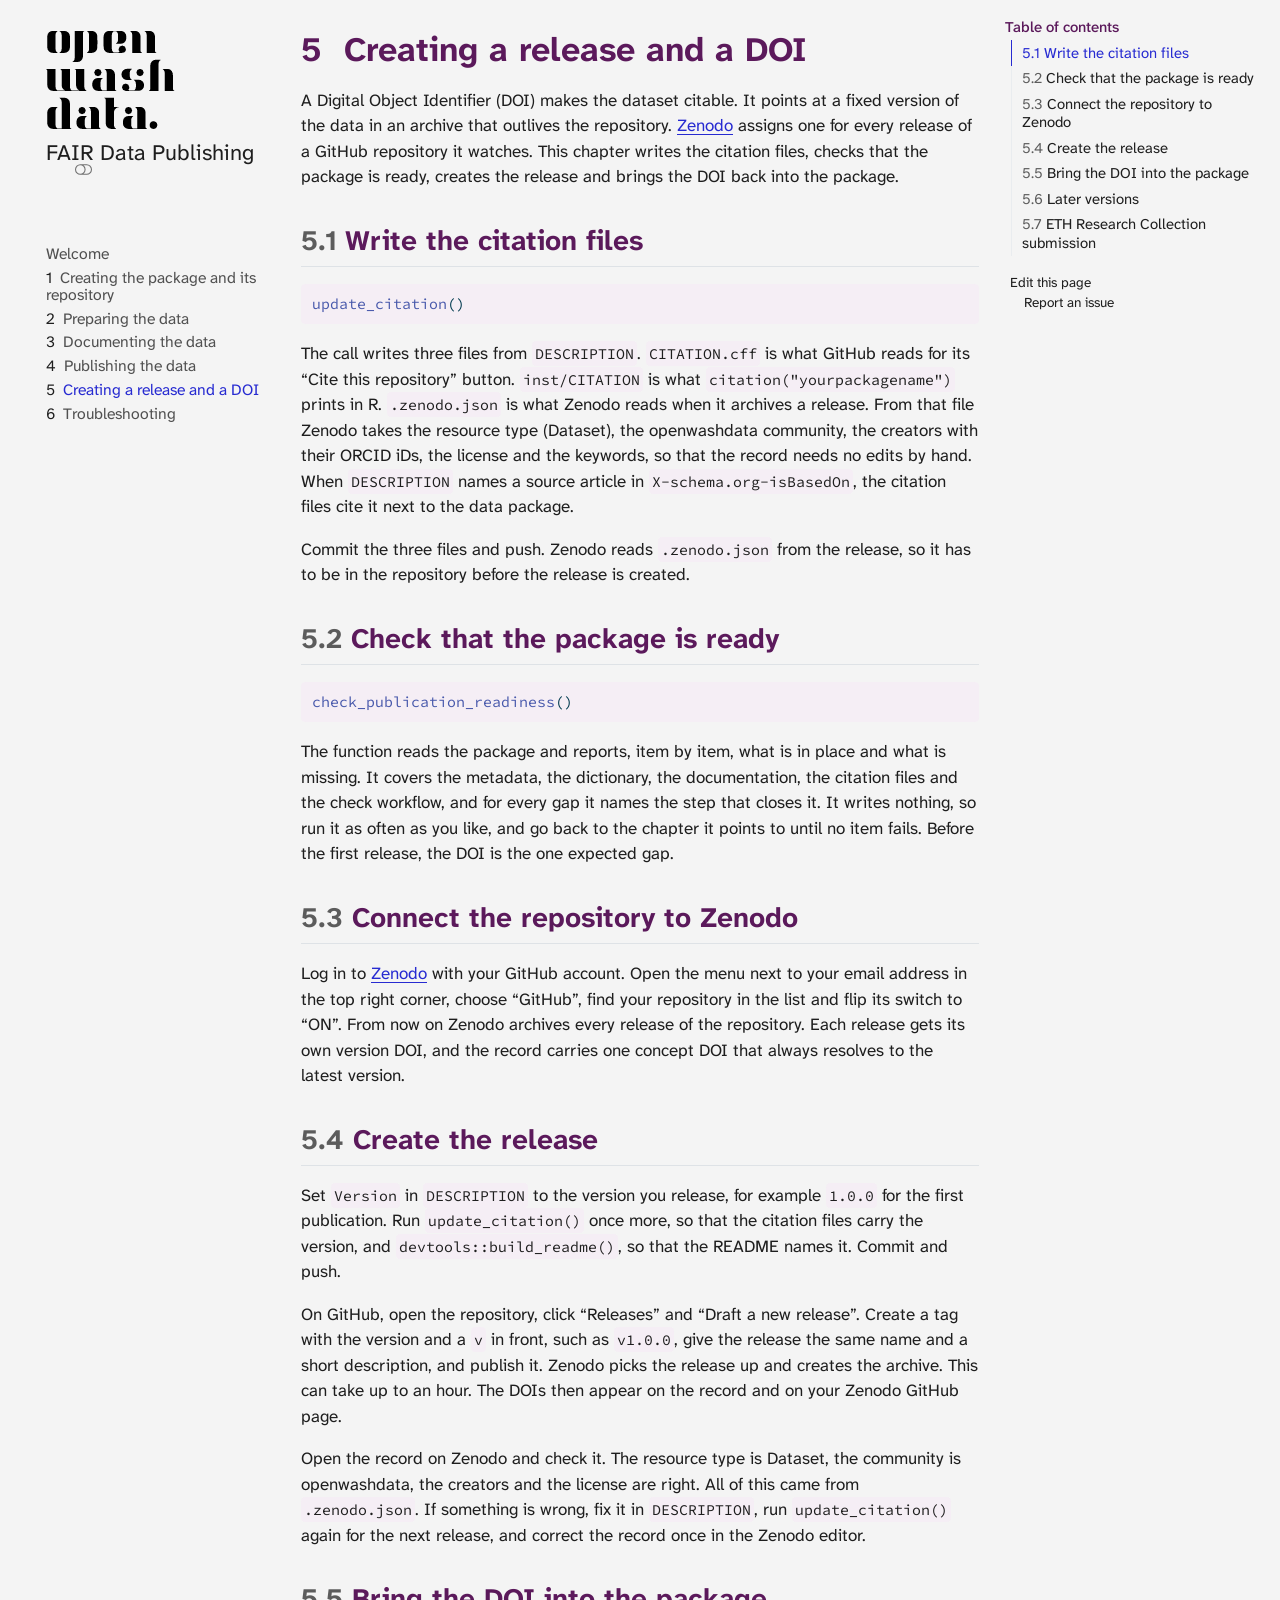
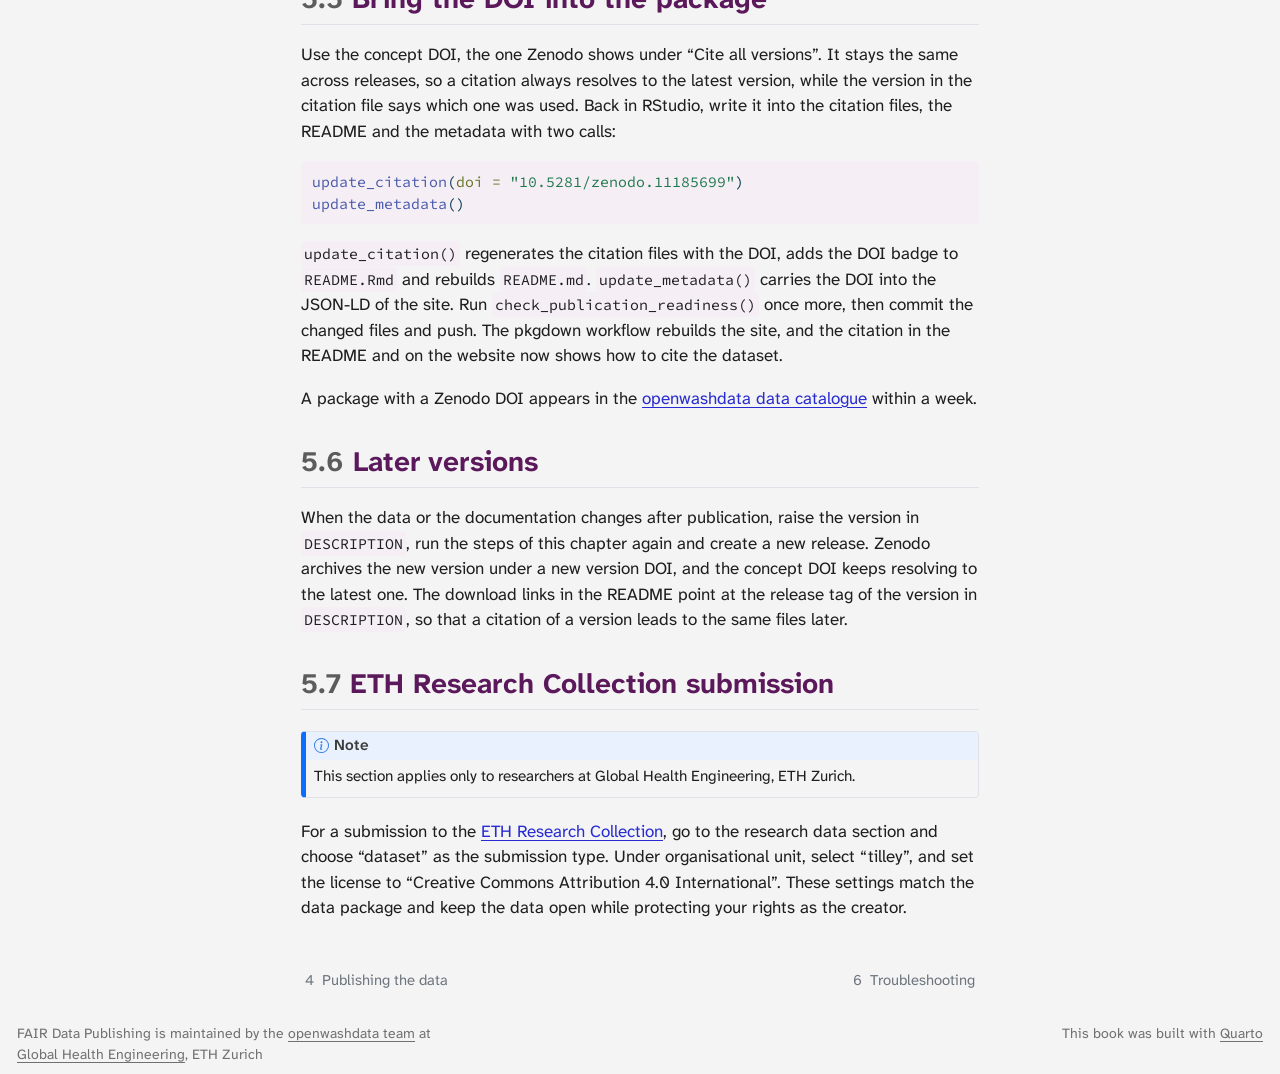
==== commit ccded490: "docs(site): put the openwashdata brand on the guide The book ran on the stock pulse theme. It now re" ====
--- a/docs/creating_doi.html
+++ b/docs/creating_doi.html
@@ -73,17 +73,21 @@
 <meta name="quarto:offset" content="./">
 <link href="./troubleshooting.html" rel="next">
 <link href="./data_publication.html" rel="prev">
-<link href="./owd-cover.png" rel="icon" type="image/png">
+<link href="./_brand/logos/OWD-logo-18.png" rel="icon" type="image/png">
 <script src="site_libs/quarto-html/quarto.js" type="module"></script>
 <script src="site_libs/quarto-html/tabsets/tabsets.js" type="module"></script>
 <script src="site_libs/quarto-html/popper.min.js"></script>
 <script src="site_libs/quarto-html/tippy.umd.min.js"></script>
 <script src="site_libs/quarto-html/anchor.min.js"></script>
 <link href="site_libs/quarto-html/tippy.css" rel="stylesheet">
-<link href="site_libs/quarto-html/quarto-syntax-highlighting-64a204ab8560d761af7679ceaba22944.css" rel="stylesheet" id="quarto-text-highlighting-styles">
+<link href="site_libs/quarto-html/quarto-syntax-highlighting-2bec29a9bacf2b598905820d71afb463.css" rel="stylesheet" class="quarto-color-scheme" id="quarto-text-highlighting-styles">
+<link href="site_libs/quarto-html/quarto-syntax-highlighting-dark-5fc413f607176f2629b9db3f72267386.css" rel="stylesheet" class="quarto-color-scheme quarto-color-alternate" id="quarto-text-highlighting-styles">
+<link href="site_libs/quarto-html/quarto-syntax-highlighting-2bec29a9bacf2b598905820d71afb463.css" rel="stylesheet" class="quarto-color-scheme-extra" id="quarto-text-highlighting-styles">
 <script src="site_libs/bootstrap/bootstrap.min.js"></script>
 <link href="site_libs/bootstrap/bootstrap-icons.css" rel="stylesheet">
-<link href="site_libs/bootstrap/bootstrap-de3257830c0d0a37460d18c755b5b021.min.css" rel="stylesheet" append-hash="true" id="quarto-bootstrap" data-mode="light">
+<link href="site_libs/bootstrap/bootstrap-e224163e0e773d792e9e3bc7395a009b.min.css" rel="stylesheet" append-hash="true" class="quarto-color-scheme" id="quarto-bootstrap" data-mode="light">
+<link href="site_libs/bootstrap/bootstrap-dark-da809a4f60e586056e2d759f8191fa97.min.css" rel="stylesheet" append-hash="true" class="quarto-color-scheme quarto-color-alternate" id="quarto-bootstrap" data-mode="dark">
+<link href="site_libs/bootstrap/bootstrap-e224163e0e773d792e9e3bc7395a009b.min.css" rel="stylesheet" append-hash="true" class="quarto-color-scheme-extra" id="quarto-bootstrap" data-mode="light">
 <script id="quarto-search-options" type="application/json">{
   "location": "sidebar",
   "copy-button": false,
@@ -111,11 +115,174 @@
     "search-label": "Search"
   }
 }</script>
+<script defer="" data-domain="openwashdata.github.io" src="https://plausible.io/js/script.js"></script>
 
 
 </head>
 
-<body class="nav-sidebar floating quarto-light">
+<body class="nav-sidebar floating quarto-light"><script id="quarto-html-before-body" type="application/javascript">
+    const toggleBodyColorMode = (bsSheetEl) => {
+      const mode = bsSheetEl.getAttribute("data-mode");
+      const bodyEl = window.document.querySelector("body");
+      if (mode === "dark") {
+        bodyEl.classList.add("quarto-dark");
+        bodyEl.classList.remove("quarto-light");
+      } else {
+        bodyEl.classList.add("quarto-light");
+        bodyEl.classList.remove("quarto-dark");
+      }
+    }
+    const toggleBodyColorPrimary = () => {
+      const bsSheetEl = window.document.querySelector("link#quarto-bootstrap:not([rel=disabled-stylesheet])");
+      if (bsSheetEl) {
+        toggleBodyColorMode(bsSheetEl);
+      }
+    }
+    const setColorSchemeToggle = (alternate) => {
+      const toggles = window.document.querySelectorAll('.quarto-color-scheme-toggle');
+      for (let i=0; i < toggles.length; i++) {
+        const toggle = toggles[i];
+        if (toggle) {
+          if (alternate) {
+            toggle.classList.add("alternate");
+          } else {
+            toggle.classList.remove("alternate");
+          }
+        }
+      }
+    };
+    const toggleColorMode = (alternate) => {
+      // Switch the stylesheets
+      const primaryStylesheets = window.document.querySelectorAll('link.quarto-color-scheme:not(.quarto-color-alternate)');
+      const alternateStylesheets = window.document.querySelectorAll('link.quarto-color-scheme.quarto-color-alternate');
+      manageTransitions('#quarto-margin-sidebar .nav-link', false);
+      if (alternate) {
+        // note: dark is layered on light, we don't disable primary!
+        enableStylesheet(alternateStylesheets);
+        for (const sheetNode of alternateStylesheets) {
+          if (sheetNode.id === "quarto-bootstrap") {
+            toggleBodyColorMode(sheetNode);
+          }
+        }
+      } else {
+        disableStylesheet(alternateStylesheets);
+        enableStylesheet(primaryStylesheets)
+        toggleBodyColorPrimary();
+      }
+      manageTransitions('#quarto-margin-sidebar .nav-link', true);
+      // Switch the toggles
+      setColorSchemeToggle(alternate)
+      // Hack to workaround the fact that safari doesn't
+      // properly recolor the scrollbar when toggling (#1455)
+      if (navigator.userAgent.indexOf('Safari') > 0 && navigator.userAgent.indexOf('Chrome') == -1) {
+        manageTransitions("body", false);
+        window.scrollTo(0, 1);
+        setTimeout(() => {
+          window.scrollTo(0, 0);
+          manageTransitions("body", true);
+        }, 40);
+      }
+    }
+    const disableStylesheet = (stylesheets) => {
+      for (let i=0; i < stylesheets.length; i++) {
+        const stylesheet = stylesheets[i];
+        stylesheet.rel = 'disabled-stylesheet';
+      }
+    }
+    const enableStylesheet = (stylesheets) => {
+      for (let i=0; i < stylesheets.length; i++) {
+        const stylesheet = stylesheets[i];
+        if(stylesheet.rel !== 'stylesheet') { // for Chrome, which will still FOUC without this check
+          stylesheet.rel = 'stylesheet';
+        }
+      }
+    }
+    const manageTransitions = (selector, allowTransitions) => {
+      const els = window.document.querySelectorAll(selector);
+      for (let i=0; i < els.length; i++) {
+        const el = els[i];
+        if (allowTransitions) {
+          el.classList.remove('notransition');
+        } else {
+          el.classList.add('notransition');
+        }
+      }
+    }
+    const isFileUrl = () => {
+      return window.location.protocol === 'file:';
+    }
+    const hasAlternateSentinel = () => {
+      let styleSentinel = getColorSchemeSentinel();
+      if (styleSentinel !== null) {
+        return styleSentinel === "alternate";
+      } else {
+        return false;
+      }
+    }
+    const setStyleSentinel = (alternate) => {
+      const value = alternate ? "alternate" : "default";
+      if (!isFileUrl()) {
+        window.localStorage.setItem("quarto-color-scheme", value);
+      } else {
+        localAlternateSentinel = value;
+      }
+    }
+    const getColorSchemeSentinel = () => {
+      if (!isFileUrl()) {
+        const storageValue = window.localStorage.getItem("quarto-color-scheme");
+        return storageValue != null ? storageValue : localAlternateSentinel;
+      } else {
+        return localAlternateSentinel;
+      }
+    }
+    const toggleGiscusIfUsed = (isAlternate, darkModeDefault) => {
+      const baseTheme = document.querySelector('#giscus-base-theme')?.value ?? 'light';
+      const alternateTheme = document.querySelector('#giscus-alt-theme')?.value ?? 'dark';
+      let newTheme = '';
+      if(authorPrefersDark) {
+        newTheme = isAlternate ? baseTheme : alternateTheme;
+      } else {
+        newTheme = isAlternate ? alternateTheme : baseTheme;
+      }
+      const changeGiscusTheme = () => {
+        // From: https://github.com/giscus/giscus/issues/336
+        const sendMessage = (message) => {
+          const iframe = document.querySelector('iframe.giscus-frame');
+          if (!iframe) return;
+          iframe.contentWindow.postMessage({ giscus: message }, 'https://giscus.app');
+        }
+        sendMessage({
+          setConfig: {
+            theme: newTheme
+          }
+        });
+      }
+      const isGiscussLoaded = window.document.querySelector('iframe.giscus-frame') !== null;
+      if (isGiscussLoaded) {
+        changeGiscusTheme();
+      }
+    };
+    const authorPrefersDark = false;
+    const darkModeDefault = authorPrefersDark;
+      document.querySelector('link#quarto-text-highlighting-styles.quarto-color-scheme-extra').rel = 'disabled-stylesheet';
+      document.querySelector('link#quarto-bootstrap.quarto-color-scheme-extra').rel = 'disabled-stylesheet';
+    let localAlternateSentinel = darkModeDefault ? 'alternate' : 'default';
+    // Dark / light mode switch
+    window.quartoToggleColorScheme = () => {
+      // Read the current dark / light value
+      let toAlternate = !hasAlternateSentinel();
+      toggleColorMode(toAlternate);
+      setStyleSentinel(toAlternate);
+      toggleGiscusIfUsed(toAlternate, darkModeDefault);
+      window.dispatchEvent(new Event('resize'));
+    };
+    // Switch to dark mode if need be
+    if (hasAlternateSentinel()) {
+      toggleColorMode(true);
+    } else {
+      toggleColorMode(false);
+    }
+  </script>
 
 <div id="quarto-search-results"></div>
   <header id="quarto-header" class="headroom fixed-top">
@@ -137,7 +304,11 @@
 <div id="quarto-content" class="quarto-container page-columns page-rows-contents page-layout-article">
 <!-- sidebar -->
   <nav id="quarto-sidebar" class="sidebar collapse collapse-horizontal quarto-sidebar-collapse-item sidebar-navigation floating overflow-auto">
-    <div class="pt-lg-2 mt-2 text-left sidebar-header">
+    <div class="pt-lg-2 mt-2 text-left sidebar-header sidebar-header-stacked">
+      <a href="https://openwashdata.org" class="sidebar-logo-link">
+      <img src="./_brand/logos/OWD-logo-18.png" alt="openwashdata" class="sidebar-logo light-content py-0 d-lg-inline d-none">
+      <img src="./_brand/logos/OWD-logo-16.png" alt="openwashdata" class="sidebar-logo dark-content py-0 d-lg-inline d-none">
+      </a>
     <div class="sidebar-title mb-0 py-0">
       <a href="./">FAIR Data Publishing</a> 
         <div class="sidebar-tools-main tools-wide">
@@ -160,6 +331,7 @@
           </li>
       </ul>
     </div>
+  <a href="" class="quarto-color-scheme-toggle quarto-navigation-tool  px-1" onclick="window.quartoToggleColorScheme(); return false;" title="Toggle dark mode"><i class="bi"></i></a>
 </div>
     </div>
       </div>
@@ -235,6 +407,7 @@
 <!-- main -->
 <main class="content" id="quarto-document-content">
 
+
 <header id="title-block-header" class="quarto-title-block default">
 <div class="quarto-title">
 <h1 class="title"><span id="sec-doi" class="quarto-section-identifier"><span class="chapter-number">5</span>&nbsp; <span class="chapter-title">Creating a release and a DOI</span></span></h1>
@@ -317,6 +490,19 @@
 </main> <!-- /main -->
 <script id="quarto-html-after-body" type="application/javascript">
   window.document.addEventListener("DOMContentLoaded", function (event) {
+    // Ensure there is a toggle, if there isn't float one in the top right
+    if (window.document.querySelector('.quarto-color-scheme-toggle') === null) {
+      const a = window.document.createElement('a');
+      a.classList.add('top-right');
+      a.classList.add('quarto-color-scheme-toggle');
+      a.href = "";
+      a.onclick = function() { try { window.quartoToggleColorScheme(); } catch {} return false; };
+      const i = window.document.createElement("i");
+      i.classList.add('bi');
+      a.appendChild(i);
+      window.document.body.appendChild(a);
+    }
+    setColorSchemeToggle(hasAlternateSentinel())
     const icon = "";
     const anchorJS = new window.AnchorJS();
     anchorJS.options = {
--- a/docs/site_libs/quarto-html/quarto-syntax-highlighting-2bec29a9bacf2b598905820d71afb463.css
+++ b/docs/site_libs/quarto-html/quarto-syntax-highlighting-2bec29a9bacf2b598905820d71afb463.css
@@ -0,0 +1,236 @@
+/* quarto syntax highlight colors */
+:root {
+  --quarto-hl-ot-color: #003B4F;
+  --quarto-hl-at-color: #657422;
+  --quarto-hl-ss-color: #20794D;
+  --quarto-hl-an-color: #5E5E5E;
+  --quarto-hl-fu-color: #4758AB;
+  --quarto-hl-st-color: #20794D;
+  --quarto-hl-cf-color: #003B4F;
+  --quarto-hl-op-color: #5E5E5E;
+  --quarto-hl-er-color: #AD0000;
+  --quarto-hl-bn-color: #AD0000;
+  --quarto-hl-al-color: #AD0000;
+  --quarto-hl-va-color: #111111;
+  --quarto-hl-bu-color: inherit;
+  --quarto-hl-ex-color: inherit;
+  --quarto-hl-pp-color: #AD0000;
+  --quarto-hl-in-color: #5E5E5E;
+  --quarto-hl-vs-color: #20794D;
+  --quarto-hl-wa-color: #5E5E5E;
+  --quarto-hl-do-color: #5E5E5E;
+  --quarto-hl-im-color: #00769E;
+  --quarto-hl-ch-color: #20794D;
+  --quarto-hl-dt-color: #AD0000;
+  --quarto-hl-fl-color: #AD0000;
+  --quarto-hl-co-color: #5E5E5E;
+  --quarto-hl-cv-color: #5E5E5E;
+  --quarto-hl-cn-color: #8f5902;
+  --quarto-hl-sc-color: #5E5E5E;
+  --quarto-hl-dv-color: #AD0000;
+  --quarto-hl-kw-color: #003B4F;
+}
+
+/* other quarto variables */
+:root {
+  --quarto-font-monospace: Source Code Pro;
+}
+
+/* syntax highlight based on Pandoc's rules */
+pre > code.sourceCode > span {
+  color: #003B4F;
+}
+
+code.sourceCode > span {
+  color: #003B4F;
+}
+
+div.sourceCode,
+div.sourceCode pre.sourceCode {
+  color: #003B4F;
+}
+
+/* Normal */
+code span {
+  color: #003B4F;
+}
+
+/* Alert */
+code span.al {
+  color: #AD0000;
+  font-style: inherit;
+}
+
+/* Annotation */
+code span.an {
+  color: #5E5E5E;
+  font-style: inherit;
+}
+
+/* Attribute */
+code span.at {
+  color: #657422;
+  font-style: inherit;
+}
+
+/* BaseN */
+code span.bn {
+  color: #AD0000;
+  font-style: inherit;
+}
+
+/* BuiltIn */
+code span.bu {
+  font-style: inherit;
+}
+
+/* ControlFlow */
+code span.cf {
+  color: #003B4F;
+  font-weight: bold;
+  font-style: inherit;
+}
+
+/* Char */
+code span.ch {
+  color: #20794D;
+  font-style: inherit;
+}
+
+/* Constant */
+code span.cn {
+  color: #8f5902;
+  font-style: inherit;
+}
+
+/* Comment */
+code span.co {
+  color: #5E5E5E;
+  font-style: inherit;
+}
+
+/* CommentVar */
+code span.cv {
+  color: #5E5E5E;
+  font-style: italic;
+}
+
+/* Documentation */
+code span.do {
+  color: #5E5E5E;
+  font-style: italic;
+}
+
+/* DataType */
+code span.dt {
+  color: #AD0000;
+  font-style: inherit;
+}
+
+/* DecVal */
+code span.dv {
+  color: #AD0000;
+  font-style: inherit;
+}
+
+/* Error */
+code span.er {
+  color: #AD0000;
+  font-style: inherit;
+}
+
+/* Extension */
+code span.ex {
+  font-style: inherit;
+}
+
+/* Float */
+code span.fl {
+  color: #AD0000;
+  font-style: inherit;
+}
+
+/* Function */
+code span.fu {
+  color: #4758AB;
+  font-style: inherit;
+}
+
+/* Import */
+code span.im {
+  color: #00769E;
+  font-style: inherit;
+}
+
+/* Information */
+code span.in {
+  color: #5E5E5E;
+  font-style: inherit;
+}
+
+/* Keyword */
+code span.kw {
+  color: #003B4F;
+  font-weight: bold;
+  font-style: inherit;
+}
+
+/* Operator */
+code span.op {
+  color: #5E5E5E;
+  font-style: inherit;
+}
+
+/* Other */
+code span.ot {
+  color: #003B4F;
+  font-style: inherit;
+}
+
+/* Preprocessor */
+code span.pp {
+  color: #AD0000;
+  font-style: inherit;
+}
+
+/* SpecialChar */
+code span.sc {
+  color: #5E5E5E;
+  font-style: inherit;
+}
+
+/* SpecialString */
+code span.ss {
+  color: #20794D;
+  font-style: inherit;
+}
+
+/* String */
+code span.st {
+  color: #20794D;
+  font-style: inherit;
+}
+
+/* Variable */
+code span.va {
+  color: #111111;
+  font-style: inherit;
+}
+
+/* VerbatimString */
+code span.vs {
+  color: #20794D;
+  font-style: inherit;
+}
+
+/* Warning */
+code span.wa {
+  color: #5E5E5E;
+  font-style: italic;
+}
+
+.prevent-inlining {
+  content: "</";
+}
+
+/*# sourceMappingURL=1287e9717eede73e58525e29a54a8619.css.map */
--- a/docs/site_libs/quarto-html/quarto-syntax-highlighting-dark-5fc413f607176f2629b9db3f72267386.css
+++ b/docs/site_libs/quarto-html/quarto-syntax-highlighting-dark-5fc413f607176f2629b9db3f72267386.css
@@ -0,0 +1,219 @@
+/* quarto syntax highlight colors */
+:root {
+  --quarto-hl-al-color: #f07178;
+  --quarto-hl-an-color: #d4d0ab;
+  --quarto-hl-at-color: #00e0e0;
+  --quarto-hl-bn-color: #d4d0ab;
+  --quarto-hl-bu-color: #abe338;
+  --quarto-hl-ch-color: #abe338;
+  --quarto-hl-co-color: #f8f8f2;
+  --quarto-hl-cv-color: #ffd700;
+  --quarto-hl-cn-color: #ffd700;
+  --quarto-hl-cf-color: #ffa07a;
+  --quarto-hl-dt-color: #ffa07a;
+  --quarto-hl-dv-color: #d4d0ab;
+  --quarto-hl-do-color: #f8f8f2;
+  --quarto-hl-er-color: #f07178;
+  --quarto-hl-ex-color: #00e0e0;
+  --quarto-hl-fl-color: #d4d0ab;
+  --quarto-hl-fu-color: #ffa07a;
+  --quarto-hl-im-color: #abe338;
+  --quarto-hl-in-color: #d4d0ab;
+  --quarto-hl-kw-color: #ffa07a;
+  --quarto-hl-op-color: #ffa07a;
+  --quarto-hl-ot-color: #00e0e0;
+  --quarto-hl-pp-color: #dcc6e0;
+  --quarto-hl-re-color: #00e0e0;
+  --quarto-hl-sc-color: #abe338;
+  --quarto-hl-ss-color: #abe338;
+  --quarto-hl-st-color: #abe338;
+  --quarto-hl-va-color: #00e0e0;
+  --quarto-hl-vs-color: #abe338;
+  --quarto-hl-wa-color: #dcc6e0;
+}
+
+/* other quarto variables */
+:root {
+  --quarto-font-monospace: Source Code Pro;
+}
+
+/* syntax highlight based on Pandoc's rules */
+pre > code.sourceCode > span {
+  color: #f8f8f2;
+}
+
+code.sourceCode > span {
+  color: #f8f8f2;
+}
+
+div.sourceCode,
+div.sourceCode pre.sourceCode {
+  color: #f8f8f2;
+}
+
+/* Normal */
+code span {
+  color: #f8f8f2;
+}
+
+/* Alert */
+code span.al {
+  color: #f07178;
+}
+
+/* Annotation */
+code span.an {
+  color: #d4d0ab;
+}
+
+/* Attribute */
+code span.at {
+  color: #00e0e0;
+}
+
+/* BaseN */
+code span.bn {
+  color: #d4d0ab;
+}
+
+/* BuiltIn */
+code span.bu {
+  color: #abe338;
+}
+
+/* ControlFlow */
+code span.cf {
+  font-weight: bold;
+  color: #ffa07a;
+}
+
+/* Char */
+code span.ch {
+  color: #abe338;
+}
+
+/* Constant */
+code span.cn {
+  color: #ffd700;
+}
+
+/* Comment */
+code span.co {
+  font-style: italic;
+  color: #f8f8f2;
+}
+
+/* CommentVar */
+code span.cv {
+  color: #ffd700;
+}
+
+/* Documentation */
+code span.do {
+  color: #f8f8f2;
+}
+
+/* DataType */
+code span.dt {
+  color: #ffa07a;
+}
+
+/* DecVal */
+code span.dv {
+  color: #d4d0ab;
+}
+
+/* Error */
+code span.er {
+  color: #f07178;
+  text-decoration: underline;
+}
+
+/* Extension */
+code span.ex {
+  font-weight: bold;
+  color: #00e0e0;
+}
+
+/* Float */
+code span.fl {
+  color: #d4d0ab;
+}
+
+/* Function */
+code span.fu {
+  color: #ffa07a;
+}
+
+/* Import */
+code span.im {
+  color: #abe338;
+}
+
+/* Information */
+code span.in {
+  color: #d4d0ab;
+}
+
+/* Keyword */
+code span.kw {
+  font-weight: bold;
+  color: #ffa07a;
+}
+
+/* Operator */
+code span.op {
+  color: #ffa07a;
+}
+
+/* Other */
+code span.ot {
+  color: #00e0e0;
+}
+
+/* Preprocessor */
+code span.pp {
+  color: #dcc6e0;
+}
+
+/* RegionMarker */
+code span.re {
+  background-color: #f8f8f2;
+  color: #00e0e0;
+}
+
+/* SpecialChar */
+code span.sc {
+  color: #abe338;
+}
+
+/* SpecialString */
+code span.ss {
+  color: #abe338;
+}
+
+/* String */
+code span.st {
+  color: #abe338;
+}
+
+/* Variable */
+code span.va {
+  color: #00e0e0;
+}
+
+/* VerbatimString */
+code span.vs {
+  color: #abe338;
+}
+
+/* Warning */
+code span.wa {
+  color: #dcc6e0;
+}
+
+.prevent-inlining {
+  content: "</";
+}
+
+/*# sourceMappingURL=f626e4ce9d716a9cee73d13a745365ce.css.map */
--- a/docs/site_libs/quarto-html/quarto-syntax-highlighting-2bec29a9bacf2b598905820d71afb463.css
+++ b/docs/site_libs/quarto-html/quarto-syntax-highlighting-2bec29a9bacf2b598905820d71afb463.css
@@ -0,0 +1,236 @@
+/* quarto syntax highlight colors */
+:root {
+  --quarto-hl-ot-color: #003B4F;
+  --quarto-hl-at-color: #657422;
+  --quarto-hl-ss-color: #20794D;
+  --quarto-hl-an-color: #5E5E5E;
+  --quarto-hl-fu-color: #4758AB;
+  --quarto-hl-st-color: #20794D;
+  --quarto-hl-cf-color: #003B4F;
+  --quarto-hl-op-color: #5E5E5E;
+  --quarto-hl-er-color: #AD0000;
+  --quarto-hl-bn-color: #AD0000;
+  --quarto-hl-al-color: #AD0000;
+  --quarto-hl-va-color: #111111;
+  --quarto-hl-bu-color: inherit;
+  --quarto-hl-ex-color: inherit;
+  --quarto-hl-pp-color: #AD0000;
+  --quarto-hl-in-color: #5E5E5E;
+  --quarto-hl-vs-color: #20794D;
+  --quarto-hl-wa-color: #5E5E5E;
+  --quarto-hl-do-color: #5E5E5E;
+  --quarto-hl-im-color: #00769E;
+  --quarto-hl-ch-color: #20794D;
+  --quarto-hl-dt-color: #AD0000;
+  --quarto-hl-fl-color: #AD0000;
+  --quarto-hl-co-color: #5E5E5E;
+  --quarto-hl-cv-color: #5E5E5E;
+  --quarto-hl-cn-color: #8f5902;
+  --quarto-hl-sc-color: #5E5E5E;
+  --quarto-hl-dv-color: #AD0000;
+  --quarto-hl-kw-color: #003B4F;
+}
+
+/* other quarto variables */
+:root {
+  --quarto-font-monospace: Source Code Pro;
+}
+
+/* syntax highlight based on Pandoc's rules */
+pre > code.sourceCode > span {
+  color: #003B4F;
+}
+
+code.sourceCode > span {
+  color: #003B4F;
+}
+
+div.sourceCode,
+div.sourceCode pre.sourceCode {
+  color: #003B4F;
+}
+
+/* Normal */
+code span {
+  color: #003B4F;
+}
+
+/* Alert */
+code span.al {
+  color: #AD0000;
+  font-style: inherit;
+}
+
+/* Annotation */
+code span.an {
+  color: #5E5E5E;
+  font-style: inherit;
+}
+
+/* Attribute */
+code span.at {
+  color: #657422;
+  font-style: inherit;
+}
+
+/* BaseN */
+code span.bn {
+  color: #AD0000;
+  font-style: inherit;
+}
+
+/* BuiltIn */
+code span.bu {
+  font-style: inherit;
+}
+
+/* ControlFlow */
+code span.cf {
+  color: #003B4F;
+  font-weight: bold;
+  font-style: inherit;
+}
+
+/* Char */
+code span.ch {
+  color: #20794D;
+  font-style: inherit;
+}
+
+/* Constant */
+code span.cn {
+  color: #8f5902;
+  font-style: inherit;
+}
+
+/* Comment */
+code span.co {
+  color: #5E5E5E;
+  font-style: inherit;
+}
+
+/* CommentVar */
+code span.cv {
+  color: #5E5E5E;
+  font-style: italic;
+}
+
+/* Documentation */
+code span.do {
+  color: #5E5E5E;
+  font-style: italic;
+}
+
+/* DataType */
+code span.dt {
+  color: #AD0000;
+  font-style: inherit;
+}
+
+/* DecVal */
+code span.dv {
+  color: #AD0000;
+  font-style: inherit;
+}
+
+/* Error */
+code span.er {
+  color: #AD0000;
+  font-style: inherit;
+}
+
+/* Extension */
+code span.ex {
+  font-style: inherit;
+}
+
+/* Float */
+code span.fl {
+  color: #AD0000;
+  font-style: inherit;
+}
+
+/* Function */
+code span.fu {
+  color: #4758AB;
+  font-style: inherit;
+}
+
+/* Import */
+code span.im {
+  color: #00769E;
+  font-style: inherit;
+}
+
+/* Information */
+code span.in {
+  color: #5E5E5E;
+  font-style: inherit;
+}
+
+/* Keyword */
+code span.kw {
+  color: #003B4F;
+  font-weight: bold;
+  font-style: inherit;
+}
+
+/* Operator */
+code span.op {
+  color: #5E5E5E;
+  font-style: inherit;
+}
+
+/* Other */
+code span.ot {
+  color: #003B4F;
+  font-style: inherit;
+}
+
+/* Preprocessor */
+code span.pp {
+  color: #AD0000;
+  font-style: inherit;
+}
+
+/* SpecialChar */
+code span.sc {
+  color: #5E5E5E;
+  font-style: inherit;
+}
+
+/* SpecialString */
+code span.ss {
+  color: #20794D;
+  font-style: inherit;
+}
+
+/* String */
+code span.st {
+  color: #20794D;
+  font-style: inherit;
+}
+
+/* Variable */
+code span.va {
+  color: #111111;
+  font-style: inherit;
+}
+
+/* VerbatimString */
+code span.vs {
+  color: #20794D;
+  font-style: inherit;
+}
+
+/* Warning */
+code span.wa {
+  color: #5E5E5E;
+  font-style: italic;
+}
+
+.prevent-inlining {
+  content: "</";
+}
+
+/*# sourceMappingURL=1287e9717eede73e58525e29a54a8619.css.map */
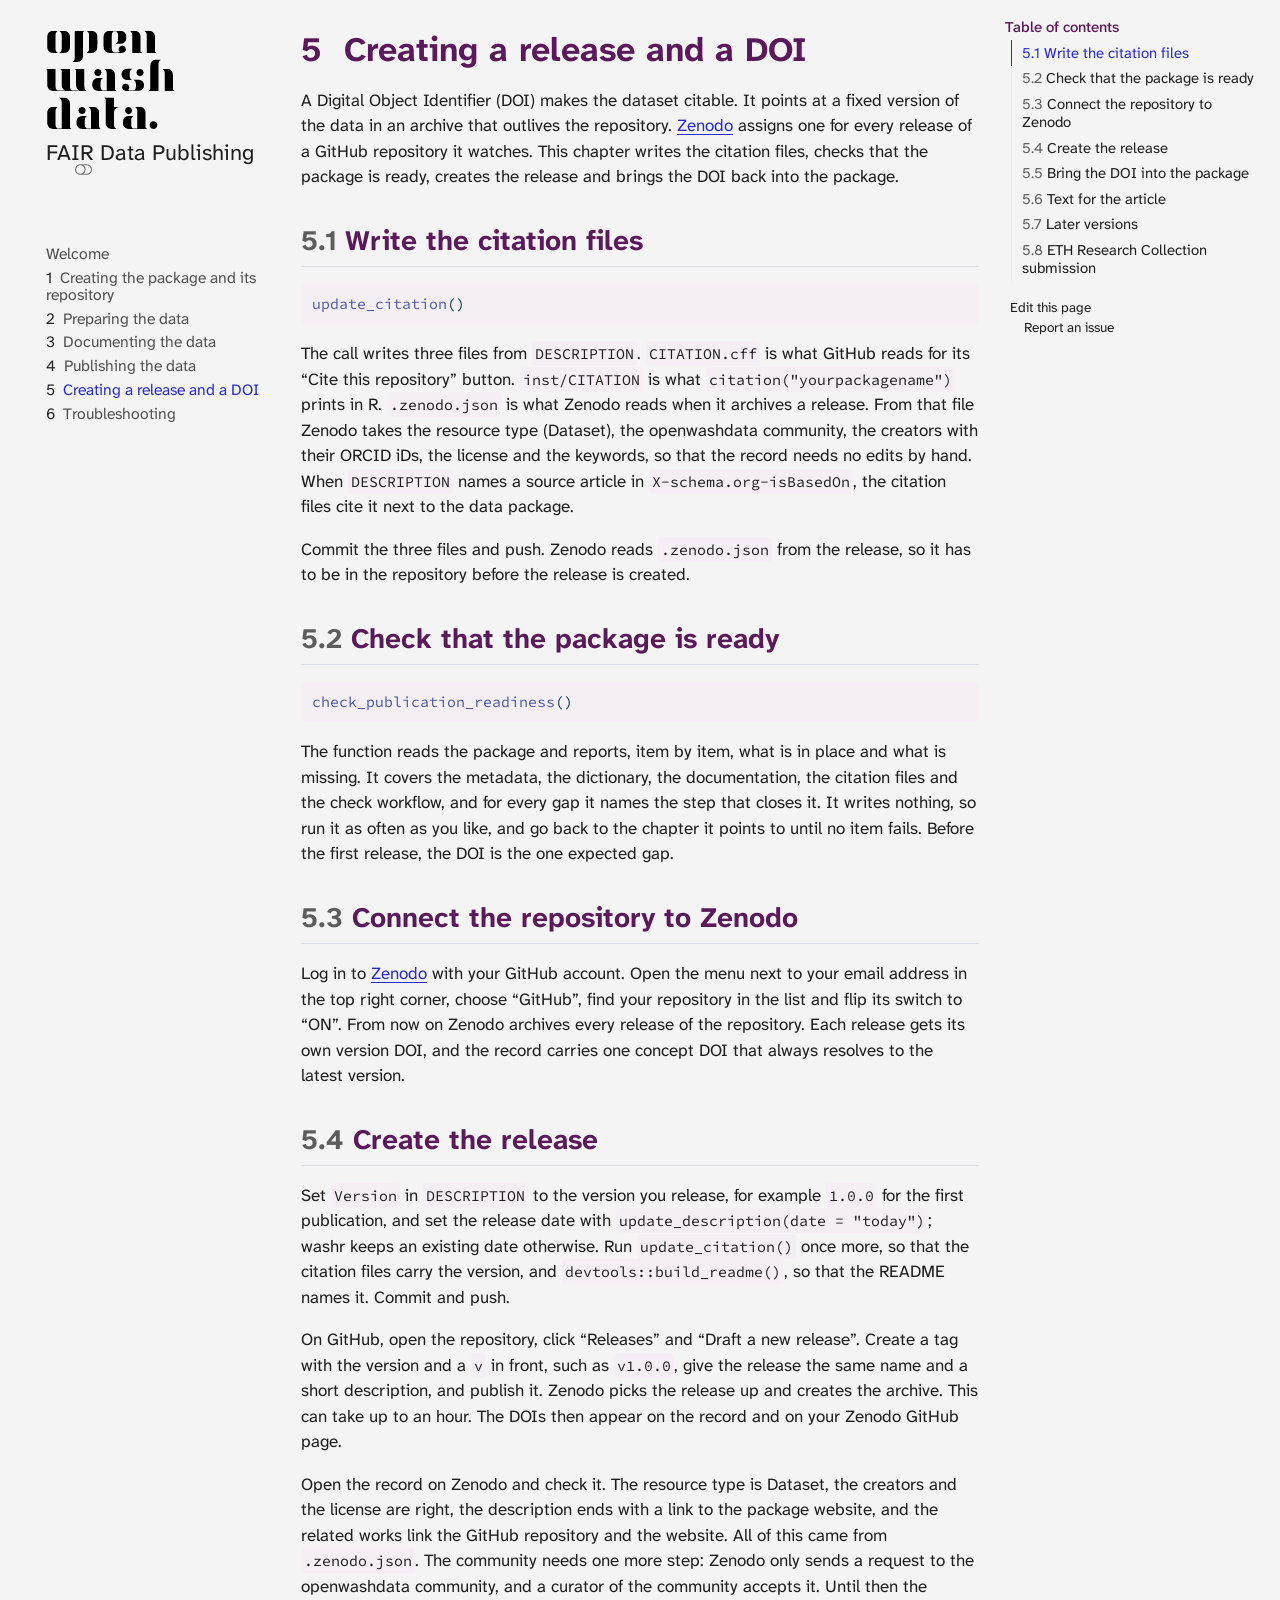
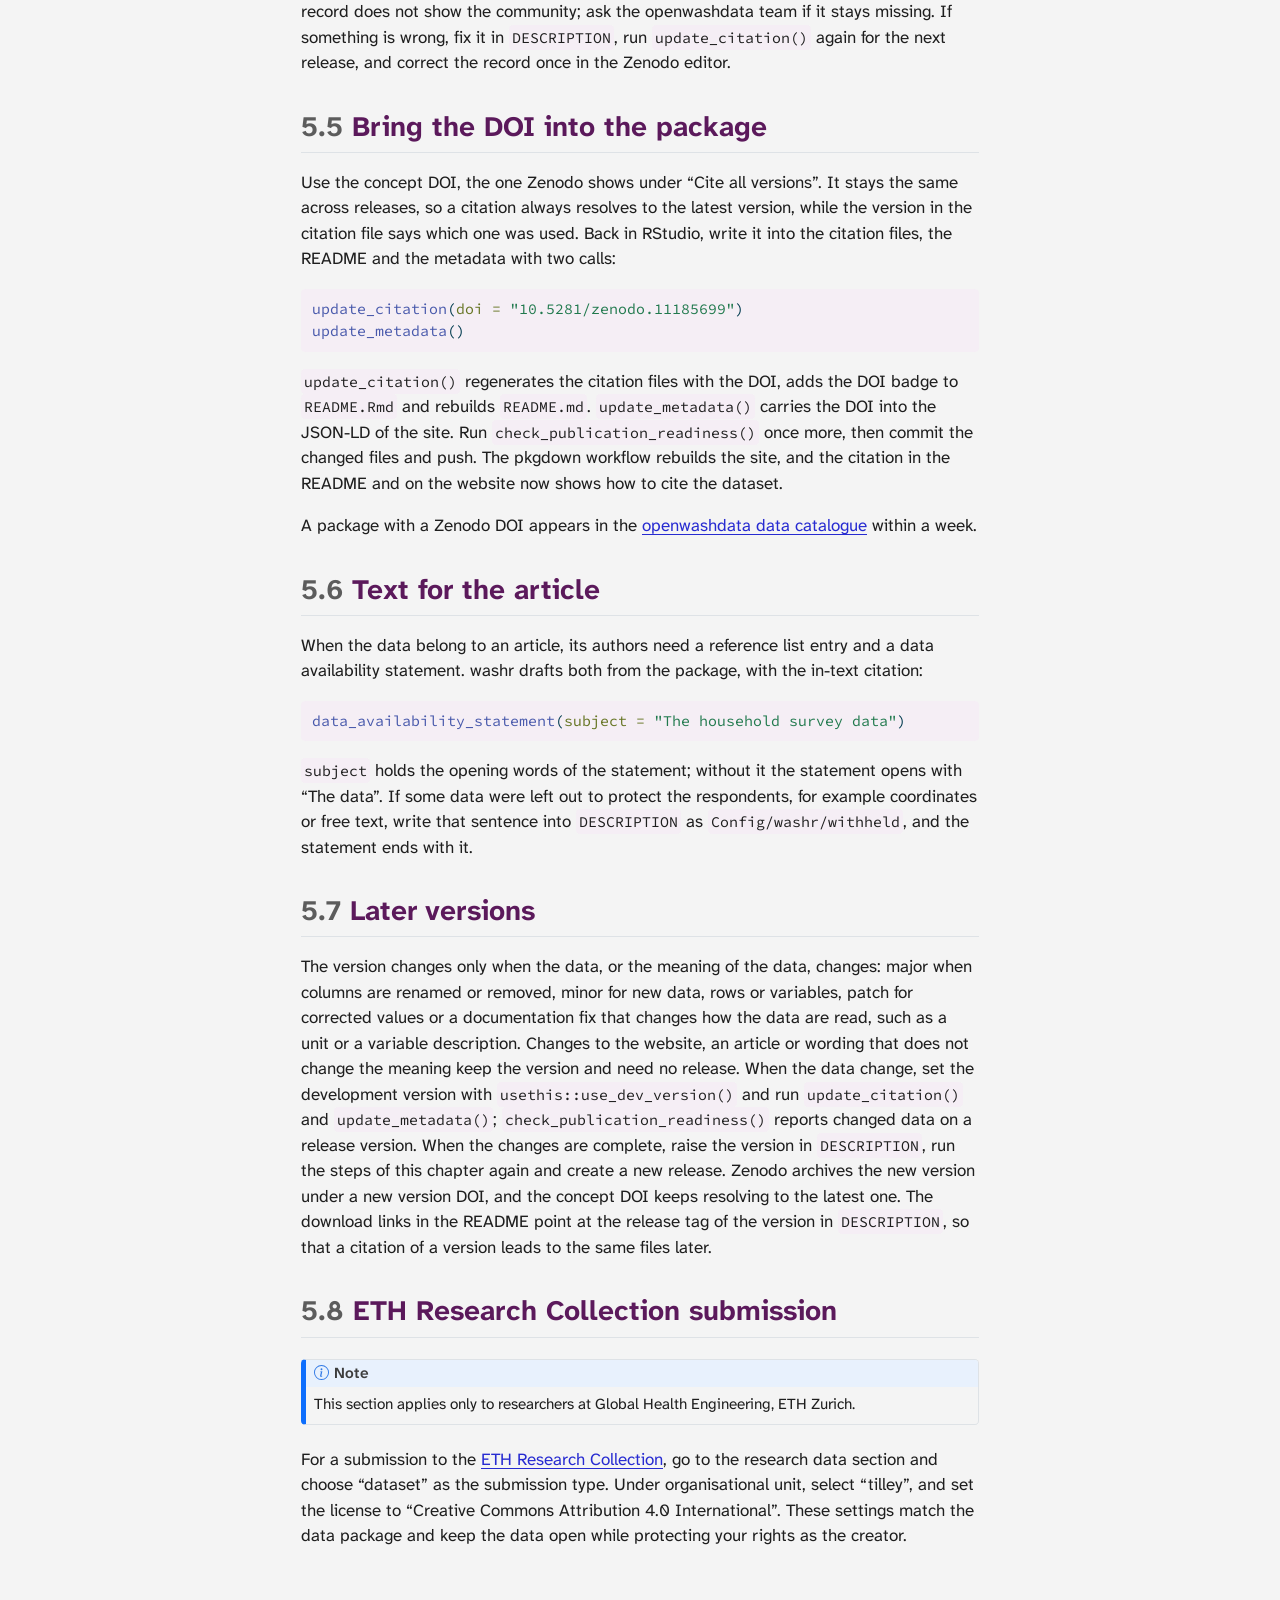
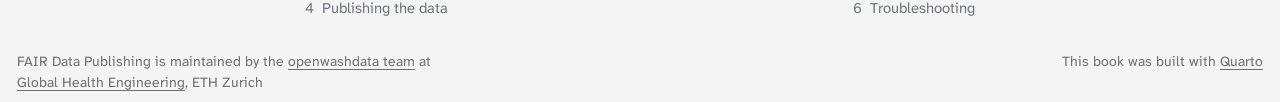
==== commit fbc6ba67: "chore: render the site with the brand and the washr 1.3.0 chapters Assisted-by: Claude Fable 5.2" ====
--- a/docs/creating_doi.html
+++ b/docs/creating_doi.html
@@ -399,8 +399,9 @@
   <li><a href="#connect-the-repository-to-zenodo" id="toc-connect-the-repository-to-zenodo" class="nav-link" data-scroll-target="#connect-the-repository-to-zenodo"><span class="header-section-number">5.3</span> Connect the repository to Zenodo</a></li>
   <li><a href="#create-the-release" id="toc-create-the-release" class="nav-link" data-scroll-target="#create-the-release"><span class="header-section-number">5.4</span> Create the release</a></li>
   <li><a href="#bring-the-doi-into-the-package" id="toc-bring-the-doi-into-the-package" class="nav-link" data-scroll-target="#bring-the-doi-into-the-package"><span class="header-section-number">5.5</span> Bring the DOI into the package</a></li>
-  <li><a href="#later-versions" id="toc-later-versions" class="nav-link" data-scroll-target="#later-versions"><span class="header-section-number">5.6</span> Later versions</a></li>
-  <li><a href="#eth-research-collection-submission" id="toc-eth-research-collection-submission" class="nav-link" data-scroll-target="#eth-research-collection-submission"><span class="header-section-number">5.7</span> ETH Research Collection submission</a></li>
+  <li><a href="#text-for-the-article" id="toc-text-for-the-article" class="nav-link" data-scroll-target="#text-for-the-article"><span class="header-section-number">5.6</span> Text for the article</a></li>
+  <li><a href="#later-versions" id="toc-later-versions" class="nav-link" data-scroll-target="#later-versions"><span class="header-section-number">5.7</span> Later versions</a></li>
+  <li><a href="#eth-research-collection-submission" id="toc-eth-research-collection-submission" class="nav-link" data-scroll-target="#eth-research-collection-submission"><span class="header-section-number">5.8</span> ETH Research Collection submission</a></li>
   </ul>
 <div class="toc-actions"><ul><li><a href="https://github.com/openwashdata/fair-publishing/edit/main/creating_doi.qmd" class="toc-action"><i class="bi bi-github"></i>Edit this page</a></li><li><a href="https://github.com/openwashdata/fair-publishing/issues/new" class="toc-action"><i class="bi empty"></i>Report an issue</a></li></ul></div></nav>
     </div>
@@ -449,9 +450,9 @@
 </section>
 <section id="create-the-release" class="level2" data-number="5.4">
 <h2 data-number="5.4" class="anchored" data-anchor-id="create-the-release"><span class="header-section-number">5.4</span> Create the release</h2>
-<p>Set <code>Version</code> in <code>DESCRIPTION</code> to the version you release, for example <code>1.0.0</code> for the first publication. Run <code>update_citation()</code> once more, so that the citation files carry the version, and <code>devtools::build_readme()</code>, so that the README names it. Commit and push.</p>
+<p>Set <code>Version</code> in <code>DESCRIPTION</code> to the version you release, for example <code>1.0.0</code> for the first publication, and set the release date with <code>update_description(date = "today")</code>; washr keeps an existing date otherwise. Run <code>update_citation()</code> once more, so that the citation files carry the version, and <code>devtools::build_readme()</code>, so that the README names it. Commit and push.</p>
 <p>On GitHub, open the repository, click “Releases” and “Draft a new release”. Create a tag with the version and a <code>v</code> in front, such as <code>v1.0.0</code>, give the release the same name and a short description, and publish it. Zenodo picks the release up and creates the archive. This can take up to an hour. The DOIs then appear on the record and on your Zenodo GitHub page.</p>
-<p>Open the record on Zenodo and check it. The resource type is Dataset, the community is openwashdata, the creators and the license are right. All of this came from <code>.zenodo.json</code>. If something is wrong, fix it in <code>DESCRIPTION</code>, run <code>update_citation()</code> again for the next release, and correct the record once in the Zenodo editor.</p>
+<p>Open the record on Zenodo and check it. The resource type is Dataset, the creators and the license are right, the description ends with a link to the package website, and the related works link the GitHub repository and the website. All of this came from <code>.zenodo.json</code>. The community needs one more step: Zenodo only sends a request to the openwashdata community, and a curator of the community accepts it. Until then the record does not show the community; ask the openwashdata team if it stays missing. If something is wrong, fix it in <code>DESCRIPTION</code>, run <code>update_citation()</code> again for the next release, and correct the record once in the Zenodo editor.</p>
 </section>
 <section id="bring-the-doi-into-the-package" class="level2" data-number="5.5">
 <h2 data-number="5.5" class="anchored" data-anchor-id="bring-the-doi-into-the-package"><span class="header-section-number">5.5</span> Bring the DOI into the package</h2>
@@ -463,12 +464,20 @@
 <p><code>update_citation()</code> regenerates the citation files with the DOI, adds the DOI badge to <code>README.Rmd</code> and rebuilds <code>README.md</code>. <code>update_metadata()</code> carries the DOI into the JSON-LD of the site. Run <code>check_publication_readiness()</code> once more, then commit the changed files and push. The pkgdown workflow rebuilds the site, and the citation in the README and on the website now shows how to cite the dataset.</p>
 <p>A package with a Zenodo DOI appears in the <a href="https://openwashdata.org/pages/gallery/data/">openwashdata data catalogue</a> within a week.</p>
 </section>
-<section id="later-versions" class="level2" data-number="5.6">
-<h2 data-number="5.6" class="anchored" data-anchor-id="later-versions"><span class="header-section-number">5.6</span> Later versions</h2>
-<p>When the data or the documentation changes after publication, raise the version in <code>DESCRIPTION</code>, run the steps of this chapter again and create a new release. Zenodo archives the new version under a new version DOI, and the concept DOI keeps resolving to the latest one. The download links in the README point at the release tag of the version in <code>DESCRIPTION</code>, so that a citation of a version leads to the same files later.</p>
+<section id="text-for-the-article" class="level2" data-number="5.6">
+<h2 data-number="5.6" class="anchored" data-anchor-id="text-for-the-article"><span class="header-section-number">5.6</span> Text for the article</h2>
+<p>When the data belong to an article, its authors need a reference list entry and a data availability statement. washr drafts both from the package, with the in-text citation:</p>
+<div class="cell">
+<div class="code-copy-outer-scaffold"><div class="sourceCode cell-code" id="cb4"><pre class="sourceCode r code-with-copy"><code class="sourceCode r"><span id="cb4-1"><a href="#cb4-1" aria-hidden="true" tabindex="-1"></a><span class="fu">data_availability_statement</span>(<span class="at">subject =</span> <span class="st">"The household survey data"</span>)</span></code></pre></div><button title="Copy to Clipboard" class="code-copy-button"><i class="bi"></i></button></div>
+</div>
+<p><code>subject</code> holds the opening words of the statement; without it the statement opens with “The data”. If some data were left out to protect the respondents, for example coordinates or free text, write that sentence into <code>DESCRIPTION</code> as <code>Config/washr/withheld</code>, and the statement ends with it.</p>
 </section>
-<section id="eth-research-collection-submission" class="level2" data-number="5.7">
-<h2 data-number="5.7" class="anchored" data-anchor-id="eth-research-collection-submission"><span class="header-section-number">5.7</span> ETH Research Collection submission</h2>
+<section id="later-versions" class="level2" data-number="5.7">
+<h2 data-number="5.7" class="anchored" data-anchor-id="later-versions"><span class="header-section-number">5.7</span> Later versions</h2>
+<p>The version changes only when the data, or the meaning of the data, changes: major when columns are renamed or removed, minor for new data, rows or variables, patch for corrected values or a documentation fix that changes how the data are read, such as a unit or a variable description. Changes to the website, an article or wording that does not change the meaning keep the version and need no release. When the data change, set the development version with <code>usethis::use_dev_version()</code> and run <code>update_citation()</code> and <code>update_metadata()</code>; <code>check_publication_readiness()</code> reports changed data on a release version. When the changes are complete, raise the version in <code>DESCRIPTION</code>, run the steps of this chapter again and create a new release. Zenodo archives the new version under a new version DOI, and the concept DOI keeps resolving to the latest one. The download links in the README point at the release tag of the version in <code>DESCRIPTION</code>, so that a citation of a version leads to the same files later.</p>
+</section>
+<section id="eth-research-collection-submission" class="level2" data-number="5.8">
+<h2 data-number="5.8" class="anchored" data-anchor-id="eth-research-collection-submission"><span class="header-section-number">5.8</span> ETH Research Collection submission</h2>
 <div class="callout callout-style-default callout-note callout-titled">
 <div class="callout-header d-flex align-content-center">
 <div class="callout-icon-container">
